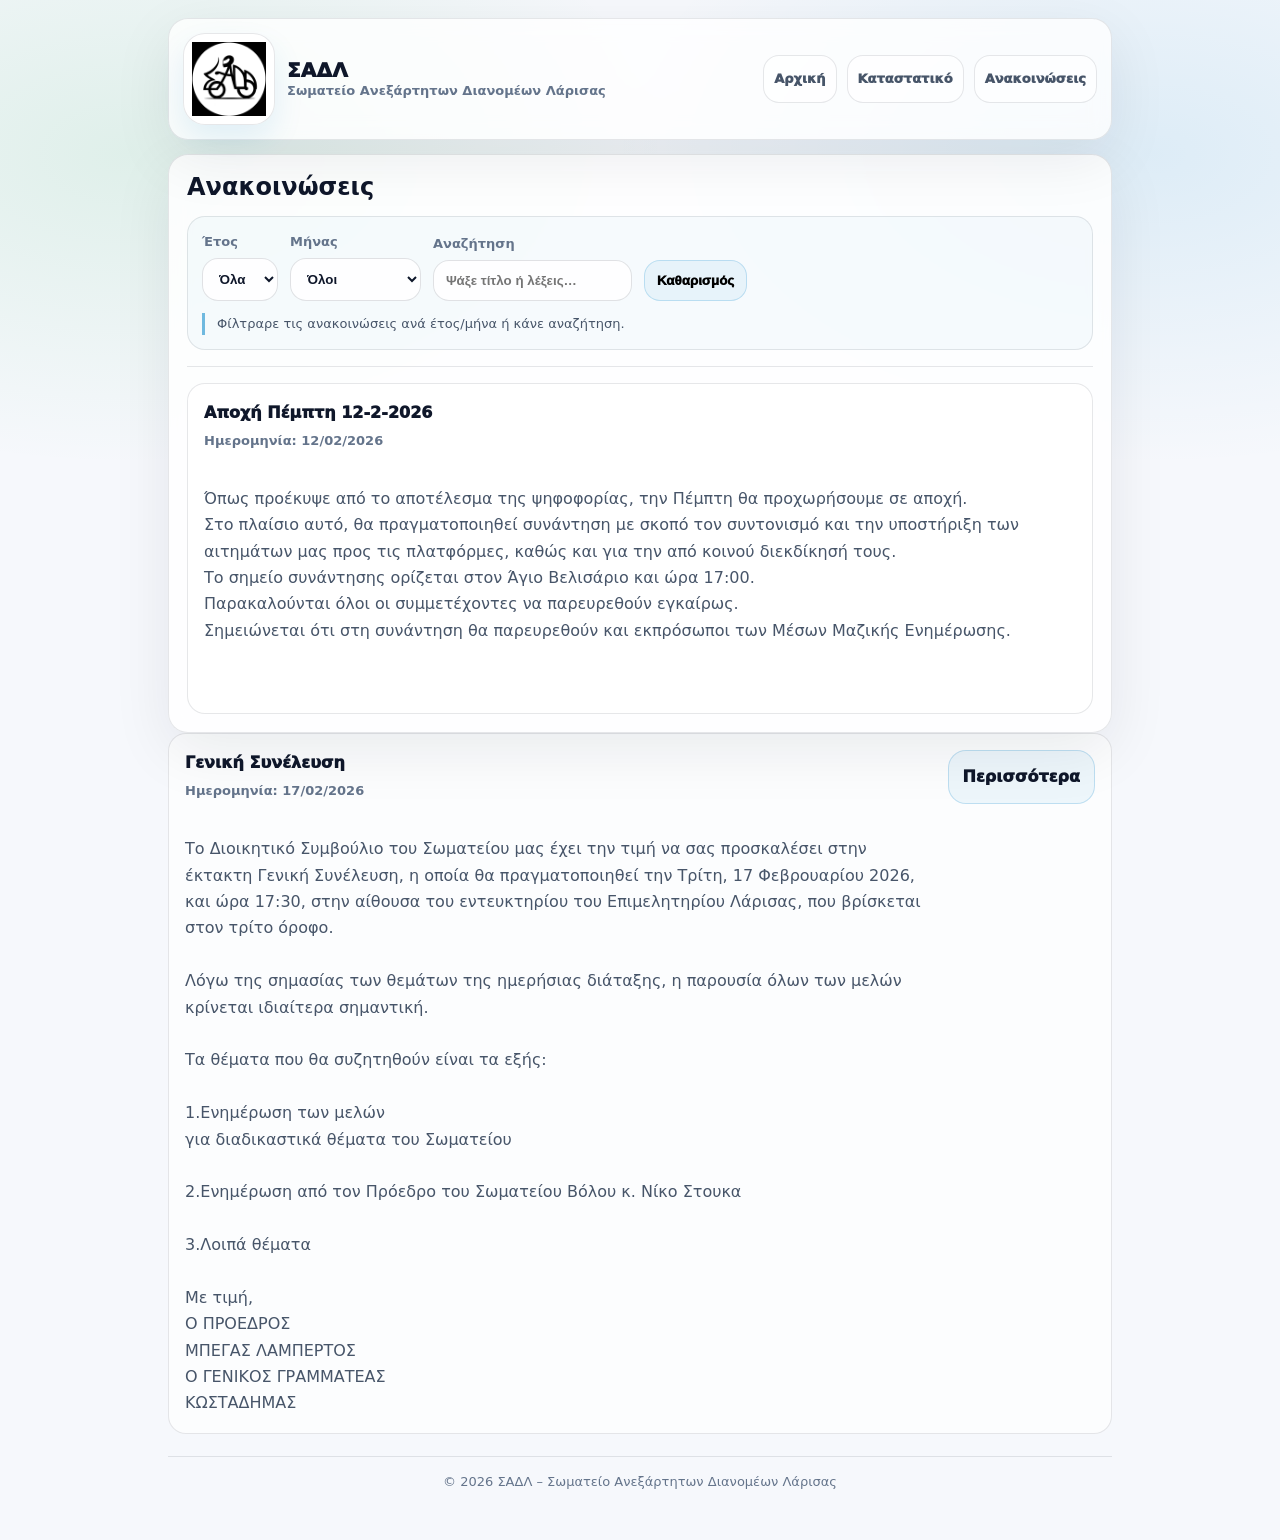
==== anakoinoseis.html @ e9602b3e "Update anakoinoseis.html" ====
<!-- anakoinoseis.html -->
<!DOCTYPE html>
<html lang="el">
<head>
  <meta charset="UTF-8" />
  <meta name="viewport" content="width=device-width, initial-scale=1.0" />
  <title>Ανακοινώσεις – ΣΑΔΛ</title>
  <meta name="description" content="Ανακοινώσεις του Σωματείου Ανεξάρτητων Διανομέων Λάρισας (ΣΑΔΛ)." />
  <style>
    :root{
      --bg:#f6f8fc;
      --card:#ffffff;
      --text:#0f172a;
      --muted:#475569;
      --muted2:#64748b;
      --border:rgba(15,23,42,.10);
      --shadow: 0 18px 60px rgba(15,23,42,.08);
      --radius:20px;
      --max: 980px;
      --accent:#16a34a;
      --accent2:#0284c7;
      --accentSoft: rgba(2,132,199,.10);
      --accentSoft2: rgba(22,163,74,.10);
    }

    *{box-sizing:border-box}
    html{scroll-behavior:smooth}

    body{
      margin:0;
      font-family: system-ui, -apple-system, Segoe UI, Roboto, Arial, sans-serif;
      background:
        radial-gradient(900px 520px at 10% 10%, var(--accentSoft2), transparent 60%),
        radial-gradient(900px 520px at 90% 10%, var(--accentSoft), transparent 60%),
        var(--bg);
      color: var(--text);
      line-height: 1.65;
    }

    a{color:inherit; text-decoration:none}
    .wrap{max-width:var(--max); margin:0 auto; padding: 14px}

    .nav{
      display:flex;
      flex-direction: column;
      gap: 12px;
      padding: 14px;
      border:1px solid var(--border);
      background: rgba(255,255,255,.78);
      backdrop-filter: blur(10px);
      border-radius: var(--radius);
      box-shadow: var(--shadow);
      position: sticky;
      top: 10px;
      z-index: 10;
    }

    .brand{
      display:flex;
      gap: 12px;
      align-items:center;
      font-weight: 950;
    }

    .logo{
      width: 92px;
      height: 92px;
      border-radius: 22px;
      overflow: hidden;
      background: rgba(255,255,255,.92);
      border: 1px solid rgba(15,23,42,.10);
      display:grid;
      place-items:center;
      box-shadow: 0 14px 30px rgba(2,132,199,.10);
      flex: 0 0 auto;
    }

    .logo img{
      width: 100%;
      height: 100%;
      object-fit: contain;
      padding: 8px;
      display:block;
    }

    .brandTitle{line-height: 1.1}
    .brandTitle .name{font-size: 20px; letter-spacing: .2px}
    .brandTitle .sub{display:block; margin-top: 3px; font-weight: 800; color: var(--muted2); font-size: 13px}

    .navlinks{
      display:grid;
      grid-template-columns: 1fr 1fr 1fr;
      gap: 10px;
      font-weight: 950;
      color: var(--muted);
    }

    .navlinks a{
      padding: 12px 10px;
      border-radius: 16px;
      border: 1px solid rgba(15,23,42,.10);
      background: rgba(255,255,255,.6);
      transition: .18s ease;
      text-align:center;
      font-size: 13px;
      white-space: nowrap;
    }

    .navlinks a:active{transform: scale(.98)}

    .card{
      border: 1px solid var(--border);
      background: rgba(255,255,255,.86);
      backdrop-filter: blur(10px);
      border-radius: var(--radius);
      box-shadow: var(--shadow);
      padding: 18px;
      margin-top: 14px;
    }

    h1{margin:0 0 8px; font-size: 24px; line-height: 1.2}
    p{margin:0; color: var(--muted)}

    .hr{height:1px; background: rgba(15,23,42,.10); margin: 16px 0}

    .notice{
      font-size: 13px;
      color: var(--muted);
      margin-top: 12px;
      border-left: 3px solid rgba(2,132,199,.55);
      padding-left: 12px;
    }

    .filters{
      border: 1px solid rgba(15,23,42,.10);
      border-radius: 18px;
      padding: 14px;
      background: rgba(2,132,199,.03);
      margin-top: 14px;
    }

    .filterRow{
      display:flex;
      flex-direction: column;
      gap: 12px;
    }

    label{
      display:flex;
      flex-direction:column;
      gap:6px;
      font-weight:900;
      color: var(--muted2);
      font-size: 13px
    }

    select, input{
      padding: 12px 12px;
      border-radius: 16px;
      border: 1px solid rgba(15,23,42,.12);
      background: rgba(255,255,255,.85);
      outline: none;
      font-weight: 900;
      color: var(--text);
      width: 100%;
    }

    .btnSmall{
      padding: 12px 12px;
      border-radius: 16px;
      border: 1px solid rgba(2,132,199,.20);
      background: rgba(2,132,199,.06);
      font-weight: 1000;
      cursor:pointer;
      width: 100%;
    }

    .btnSmall:active{transform: scale(.99)}

    .annGrid{
      display:grid;
      grid-template-columns: 1fr;
      gap: 12px;
      margin-top: 14px;
    }

    .ann{
      border: 1px solid var(--border);
      border-radius: 18px;
      padding: 16px;
      background: rgba(255,255,255,.7);
      display:flex;
      flex-direction: column;
      gap: 12px;
    }

    .ann .title{font-weight: 1000; margin-bottom: 4px}
    .ann .meta{color: var(--muted2); font-weight: 850; font-size: 13px}
    .ann .desc{
  color: var(--muted);
  margin-top: 8px;
  white-space: pre-line;
}
    .btn{
      display:inline-flex;
      align-items:center;
      justify-content:center;
      gap:10px;
      padding: 13px 14px;
      border-radius: 18px;
      font-weight: 1000;
      border: 1px solid rgba(2,132,199,.20);
      transition: .18s ease;
      cursor: pointer;
      user-select:none;
      background: rgba(2,132,199,.06);
      white-space: nowrap;
      width: 100%;
    }

    .btn:active{transform: scale(.99)}

    .footer{
      margin: 22px 0 16px;
      padding: 14px;
      text-align:center;
      color: var(--muted2);
      border-top: 1px solid rgba(15,23,42,.10);
      font-size: 13px;
    }

    @media (min-width: 900px){
      .nav{flex-direction: row; align-items:center; justify-content:space-between}
      .navlinks{grid-template-columns: auto auto auto}
      .wrap{padding: 18px}
      .filterRow{flex-direction: row; align-items:flex-end; flex-wrap:wrap}
      .btnSmall{width:auto}
      .ann{flex-direction: row; justify-content:space-between; align-items:flex-start}
      .btn{width:auto}
    }
  </style>
</head>

<body>
  <div class="wrap">

    <header class="nav">
      <div class="brand">
        <div class="logo"><img src="photo.jpg" alt="Λογότυπο ΣΑΔΛ" /></div>
        <div class="brandTitle">
          <div class="name">ΣΑΔΛ</div>
          <span class="sub">Σωματείο Ανεξάρτητων Διανομέων Λάρισας</span>
        </div>
      </div>

      <nav class="navlinks">
        <a href="index.html">Αρχική</a>
        <a href="katastatiko.html">Καταστατικό</a>
        <a href="anakoinoseis.html">Ανακοινώσεις</a>
      </nav>
    </header>

    <main>
      <section class="card">
        <h1>Ανακοινώσεις</h1>

        <div class="filters">
          <div class="filterRow">
            <label>
              Έτος
              <select id="year">
                <option value="all">Όλα</option>
                <option value="2026">2026</option>
                <option value="2025">2025</option>
              </select>
            </label>

            <label>
              Μήνας
              <select id="month">
                <option value="all">Όλοι</option>
                <option value="01">Ιανουάριος</option>
                <option value="02">Φεβρουάριος</option>
                <option value="03">Μάρτιος</option>
                <option value="04">Απρίλιος</option>
                <option value="05">Μάιος</option>
                <option value="06">Ιούνιος</option>
                <option value="07">Ιούλιος</option>
                <option value="08">Αύγουστος</option>
                <option value="09">Σεπτέμβριος</option>
                <option value="10">Οκτώβριος</option>
                <option value="11">Νοέμβριος</option>
                <option value="12">Δεκέμβριος</option>
              </select>
            </label>

            <label>
              Αναζήτηση
              <input id="q" type="search" placeholder="Ψάξε τίτλο ή λέξεις…" />
            </label>

            <button class="btnSmall" id="clearBtn" type="button">Καθαρισμός</button>
          </div>

          <div class="notice" style="margin-top:12px;">
            Φίλτραρε τις ανακοινώσεις ανά έτος/μήνα ή κάνε αναζήτηση.
          </div>
        </div>

        <div class="hr"></div>

        <div class="annGrid" id="annGrid">

          <div class="ann" data-year="2026" data-month="02">
            <div>
              <div class="title">Aποχή Πέμπτη 12-2-2026</div>
              <div class="meta">Ημερομηνία: 12/02/2026</div>
              <div class="desc">
             Όπως προέκυψε από το αποτέλεσμα της ψηφοφορίας, την Πέμπτη θα προχωρήσουμε σε αποχή.
Στο πλαίσιο αυτό, θα πραγματοποιηθεί συνάντηση με σκοπό τον συντονισμό και την υποστήριξη των αιτημάτων μας προς τις πλατφόρμες, καθώς και για την από κοινού διεκδίκησή τους.
Το σημείο συνάντησης ορίζεται στον Άγιο Βελισάριο και ώρα 17:00.
Παρακαλούνται όλοι οι συμμετέχοντες να παρευρεθούν εγκαίρως.
Σημειώνεται ότι στη συνάντηση θα παρευρεθούν και εκπρόσωποι των Μέσων Μαζικής Ενημέρωσης.
                
             
        </div>

      </section>

              <div class="ann" data-year="2026" data-month="02">
  <div>
    <div class="title">Γενική Συνέλευση</div>
    <div class="meta">Ημερομηνία: 17/02/2026</div>

    <div class="desc">
Το Διοικητικό Συμβούλιο του Σωματείου μας έχει την τιμή να σας προσκαλέσει στην έκτακτη Γενική Συνέλευση, η οποία θα πραγματοποιηθεί την Τρίτη, 17 Φεβρουαρίου 2026, και ώρα 17:30, στην αίθουσα του εντευκτηρίου του Επιμελητηρίου Λάρισας, που βρίσκεται στον τρίτο όροφο.

Λόγω της σημασίας των θεμάτων της ημερήσιας διάταξης, η παρουσία όλων των μελών κρίνεται ιδιαίτερα σημαντική.

Τα θέματα που θα συζητηθούν είναι τα εξής:

1.Ενημέρωση των μελών
για διαδικαστικά θέματα του Σωματείου

2.Ενημέρωση από τον Πρόεδρο του Σωματείου Βόλου κ. Νίκο Στουκα

3.Λοιπά θέματα

Με τιμή,
Ο ΠΡΟΕΔΡΟΣ
ΜΠΕΓΑΣ ΛΑΜΠΕΡΤΟΣ
Ο ΓΕΝΙΚΟΣ ΓΡΑΜΜΑΤΕΑΣ
ΚΩΣΤΑΔΗΜΑΣ
    </div>
  </div>

  <a class="btn" href="#" onclick="return false;">Περισσότερα</a>
</div>
      <footer class="footer">
        © <span id="year3"></span> ΣΑΔΛ – Σωματείο Ανεξάρτητων Διανομέων Λάρισας
      </footer>
    </main>

  </div>

  <script>
    document.getElementById("year3").textContent = new Date().getFullYear();

    const yearEl = document.getElementById("year");
    const monthEl = document.getElementById("month");
    const qEl = document.getElementById("q");
    const clearBtn = document.getElementById("clearBtn");
    const grid = document.getElementById("annGrid");

    function norm(s){
      return String(s || "")
        .toLowerCase()
        .normalize("NFD")
        .replace(/\p{Diacritic}/gu, "");
    }

    function applyFilters(){
      const y = yearEl ? yearEl.value : "all";
      const m = monthEl ? monthEl.value : "all";
      const q = norm(qEl ? qEl.value : "");

      const items = grid ? grid.querySelectorAll(".ann") : [];

      items.forEach(el => {
        const ey = el.getAttribute("data-year") || "";
        const em = el.getAttribute("data-month") || "";
        const text = norm(el.innerText);

        const okYear = (y === "all") || (ey === y);
        const okMonth = (m === "all") || (em === m);
        const okQ = (!q) || text.includes(q);

        el.style.display = (okYear && okMonth && okQ) ? "flex" : "none";
      });
    }

    if(yearEl) yearEl.addEventListener("change", applyFilters);
    if(monthEl) monthEl.addEventListener("change", applyFilters);
    if(qEl) qEl.addEventListener("input", applyFilters);

    if(clearBtn) clearBtn.addEventListener("click", () => {
      if(yearEl) yearEl.value = "all";
      if(monthEl) monthEl.value = "all";
      if(qEl) qEl.value = "";
      applyFilters();
    });

    applyFilters();
  </script>
</body>
</html>
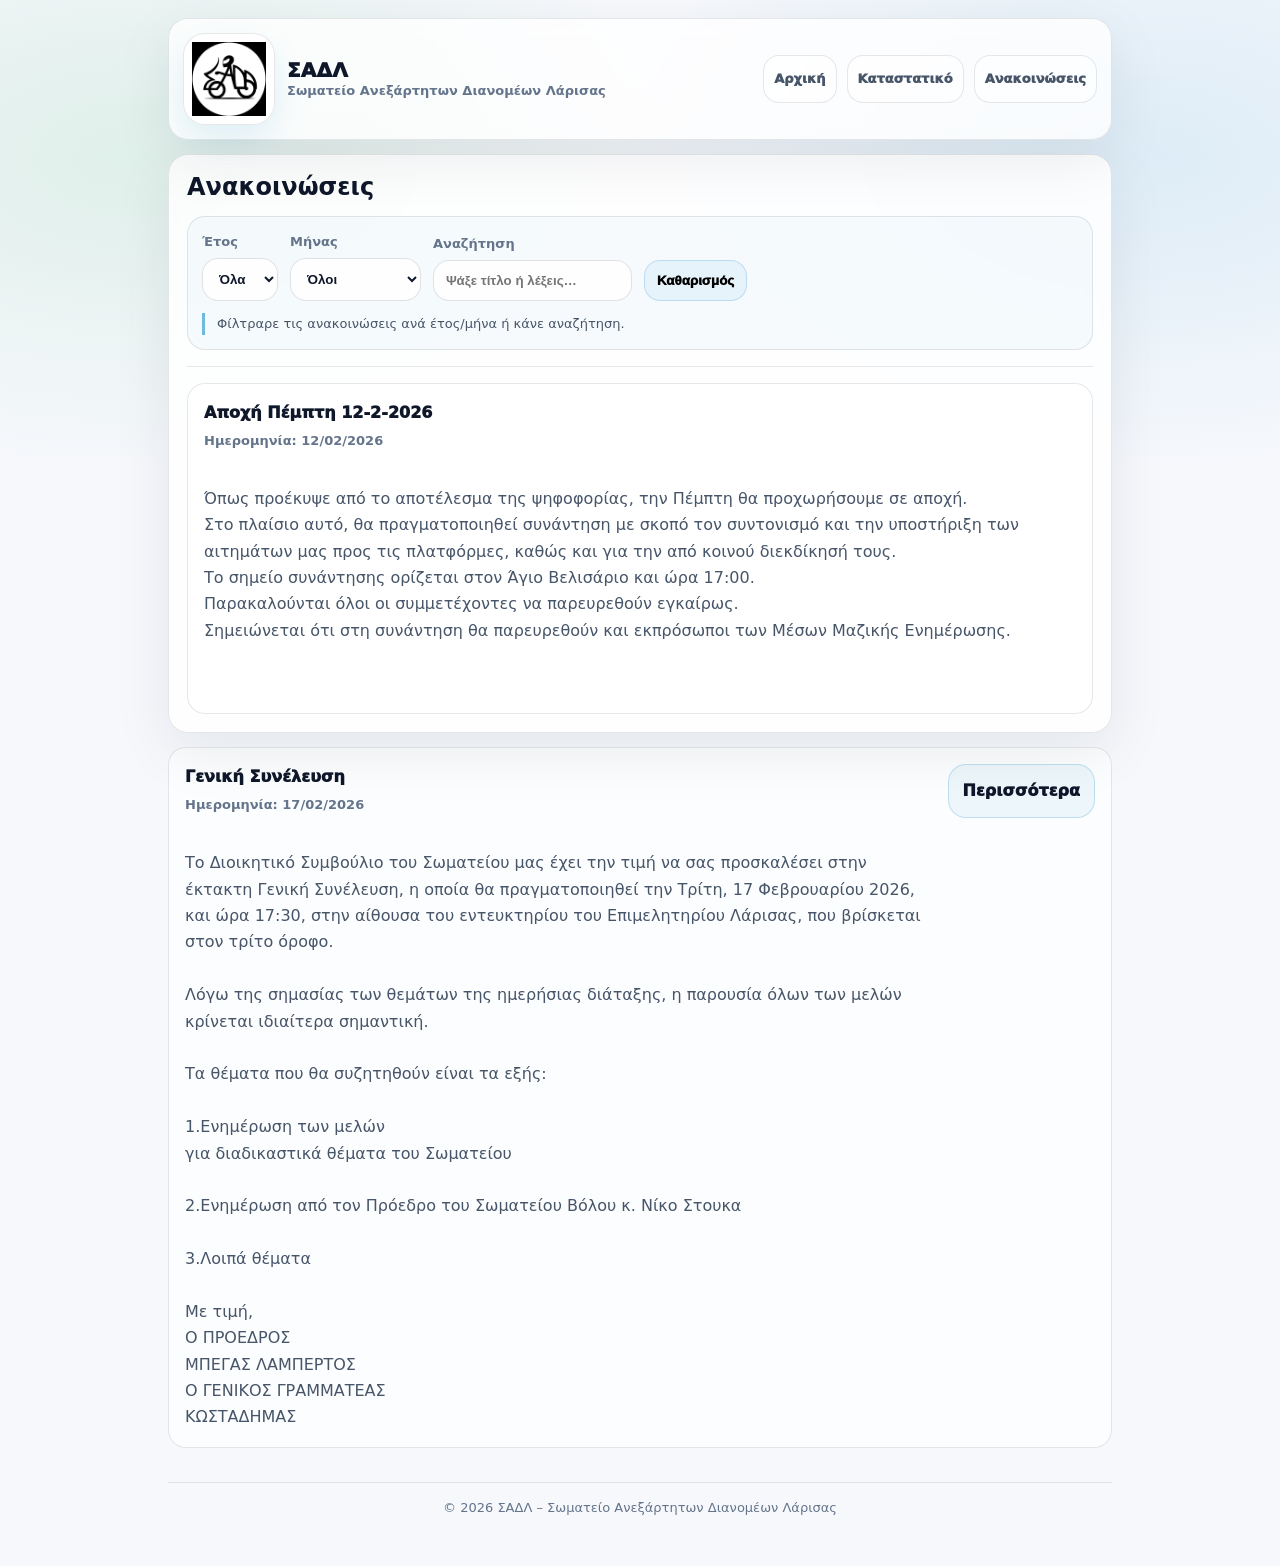
==== commit 6a0985cc: "Update anakoinoseis.html" ====
--- a/anakoinoseis.html
+++ b/anakoinoseis.html
@@ -327,6 +327,8 @@
 
       </section>
 
+              <div class="annGrid" id="annGrid">
+
               <div class="ann" data-year="2026" data-month="02">
   <div>
     <div class="title">Γενική Συνέλευση</div>
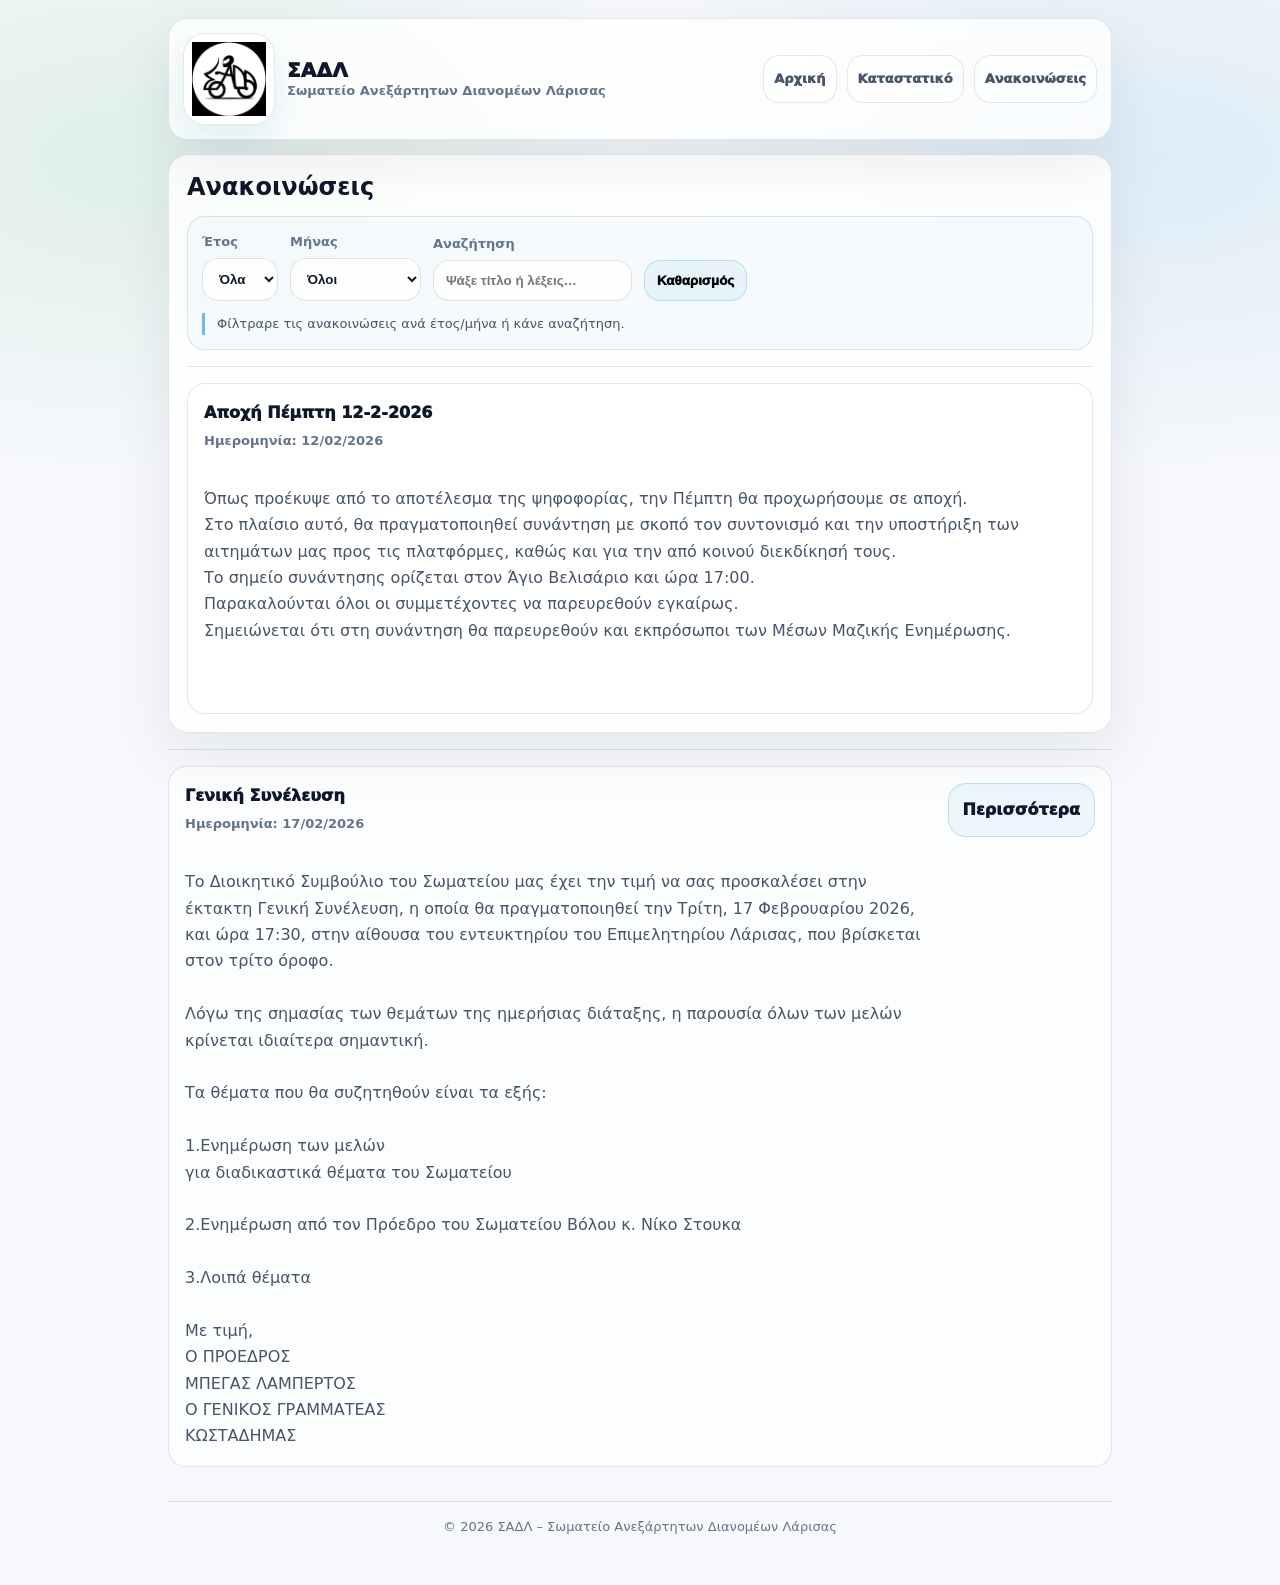
==== commit daf970a8: "Update anakoinoseis.html" ====
--- a/anakoinoseis.html
+++ b/anakoinoseis.html
@@ -326,7 +326,8 @@
         </div>
 
       </section>
-
+              <div class="hr"></div>
+              
               <div class="annGrid" id="annGrid">
 
               <div class="ann" data-year="2026" data-month="02">
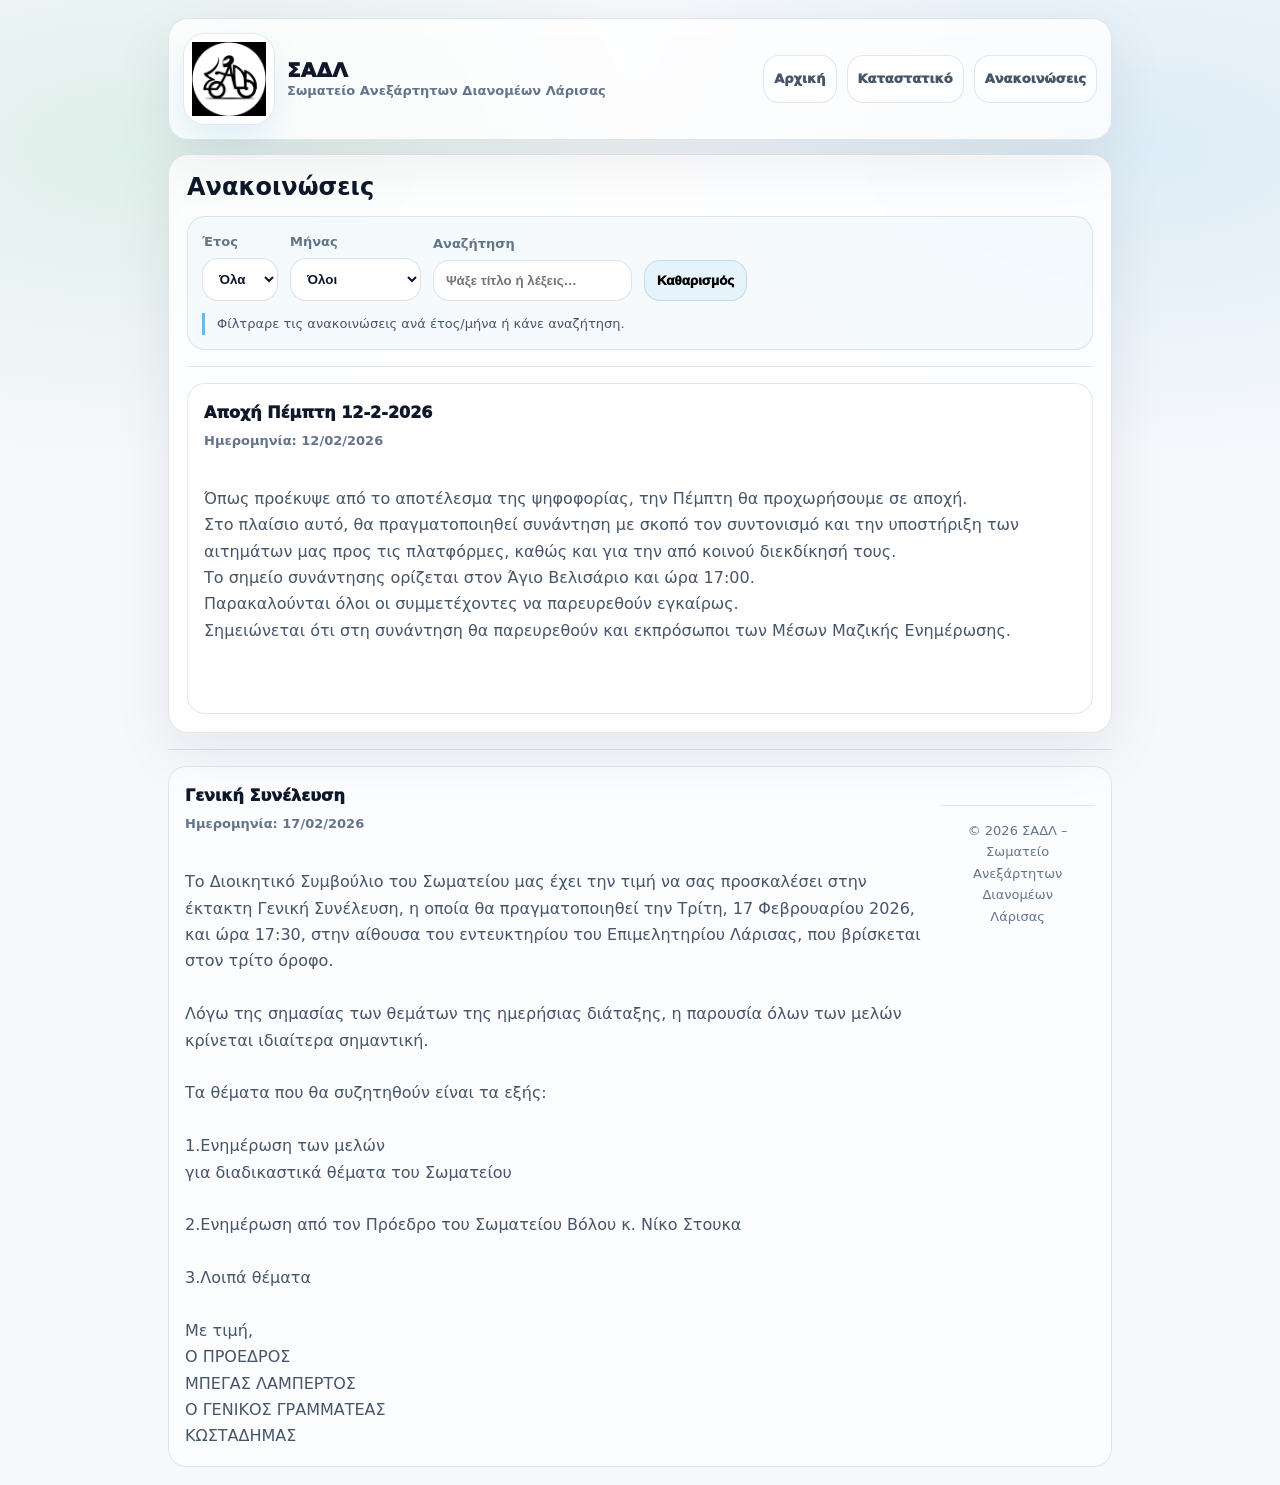
==== commit da1e4686: "Update anakoinoseis.html" ====
--- a/anakoinoseis.html
+++ b/anakoinoseis.html
@@ -357,8 +357,7 @@
     </div>
   </div>
 
-  <a class="btn" href="#" onclick="return false;">Περισσότερα</a>
-</div>
+ 
       <footer class="footer">
         © <span id="year3"></span> ΣΑΔΛ – Σωματείο Ανεξάρτητων Διανομέων Λάρισας
       </footer>
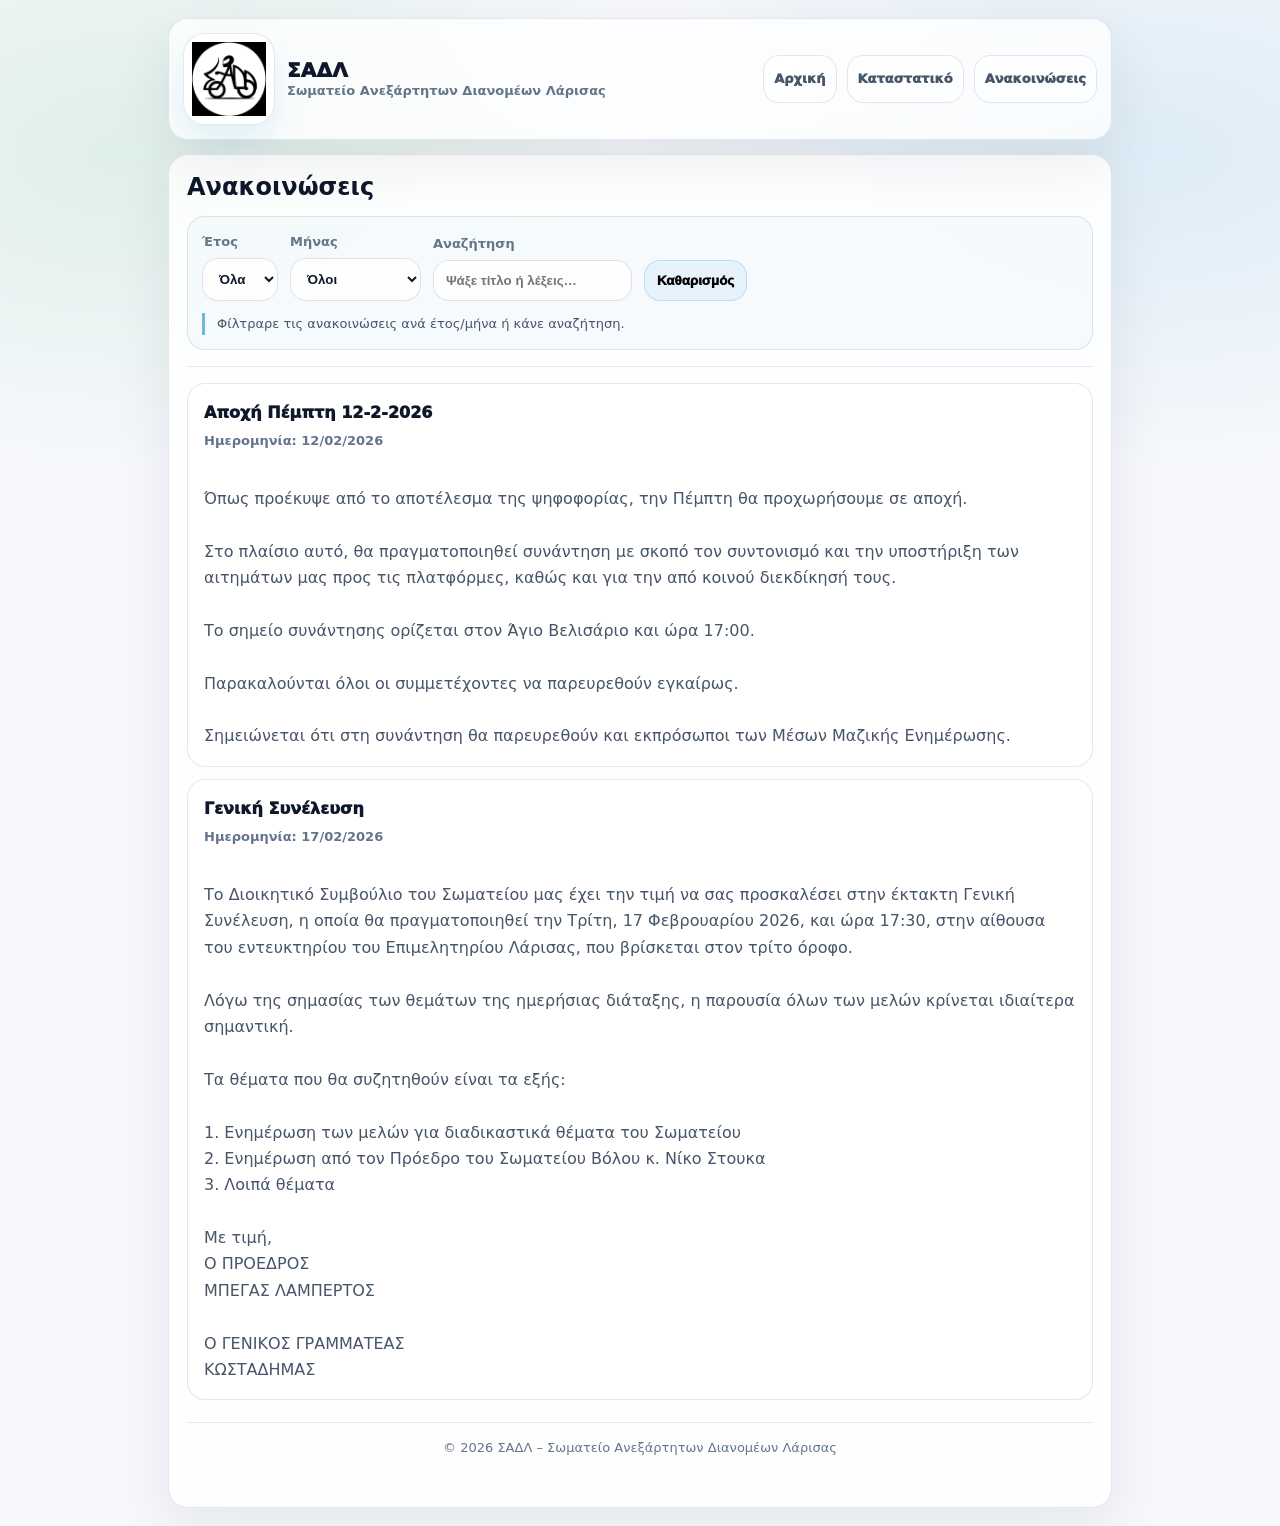
==== commit cb85e85e: "Update anakoinoseis.html" ====
--- a/anakoinoseis.html
+++ b/anakoinoseis.html
@@ -311,51 +311,52 @@
 
         <div class="annGrid" id="annGrid">
 
-          <div class="ann" data-year="2026" data-month="02">
-            <div>
-              <div class="title">Aποχή Πέμπτη 12-2-2026</div>
-              <div class="meta">Ημερομηνία: 12/02/2026</div>
-              <div class="desc">
-             Όπως προέκυψε από το αποτέλεσμα της ψηφοφορίας, την Πέμπτη θα προχωρήσουμε σε αποχή.
+  <!-- Ανακοίνωση 1 -->
+  <div class="ann" data-year="2026" data-month="02">
+    <div>
+      <div class="title">Aποχή Πέμπτη 12-2-2026</div>
+      <div class="meta">Ημερομηνία: 12/02/2026</div>
+      <div class="desc">
+Όπως προέκυψε από το αποτέλεσμα της ψηφοφορίας, την Πέμπτη θα προχωρήσουμε σε αποχή.
+
 Στο πλαίσιο αυτό, θα πραγματοποιηθεί συνάντηση με σκοπό τον συντονισμό και την υποστήριξη των αιτημάτων μας προς τις πλατφόρμες, καθώς και για την από κοινού διεκδίκησή τους.
+
 Το σημείο συνάντησης ορίζεται στον Άγιο Βελισάριο και ώρα 17:00.
+
 Παρακαλούνται όλοι οι συμμετέχοντες να παρευρεθούν εγκαίρως.
+
 Σημειώνεται ότι στη συνάντηση θα παρευρεθούν και εκπρόσωποι των Μέσων Μαζικής Ενημέρωσης.
-                
-             
-        </div>
-
-      </section>
-              <div class="hr"></div>
-              
-              <div class="annGrid" id="annGrid">
-
-              <div class="ann" data-year="2026" data-month="02">
-  <div>
-    <div class="title">Γενική Συνέλευση</div>
-    <div class="meta">Ημερομηνία: 17/02/2026</div>
-
-    <div class="desc">
+      </div>
+    </div>
+  </div>
+
+  <!-- Ανακοίνωση 2 -->
+  <div class="ann" data-year="2026" data-month="02">
+    <div>
+      <div class="title">Γενική Συνέλευση</div>
+      <div class="meta">Ημερομηνία: 17/02/2026</div>
+      <div class="desc">
 Το Διοικητικό Συμβούλιο του Σωματείου μας έχει την τιμή να σας προσκαλέσει στην έκτακτη Γενική Συνέλευση, η οποία θα πραγματοποιηθεί την Τρίτη, 17 Φεβρουαρίου 2026, και ώρα 17:30, στην αίθουσα του εντευκτηρίου του Επιμελητηρίου Λάρισας, που βρίσκεται στον τρίτο όροφο.
 
 Λόγω της σημασίας των θεμάτων της ημερήσιας διάταξης, η παρουσία όλων των μελών κρίνεται ιδιαίτερα σημαντική.
 
 Τα θέματα που θα συζητηθούν είναι τα εξής:
 
-1.Ενημέρωση των μελών
-για διαδικαστικά θέματα του Σωματείου
-
-2.Ενημέρωση από τον Πρόεδρο του Σωματείου Βόλου κ. Νίκο Στουκα
-
-3.Λοιπά θέματα
+1. Ενημέρωση των μελών για διαδικαστικά θέματα του Σωματείου
+2. Ενημέρωση από τον Πρόεδρο του Σωματείου Βόλου κ. Νίκο Στουκα
+3. Λοιπά θέματα
 
 Με τιμή,
 Ο ΠΡΟΕΔΡΟΣ
 ΜΠΕΓΑΣ ΛΑΜΠΕΡΤΟΣ
+
 Ο ΓΕΝΙΚΟΣ ΓΡΑΜΜΑΤΕΑΣ
 ΚΩΣΤΑΔΗΜΑΣ
+      </div>
     </div>
   </div>
+
+</div>
 
  
       <footer class="footer">
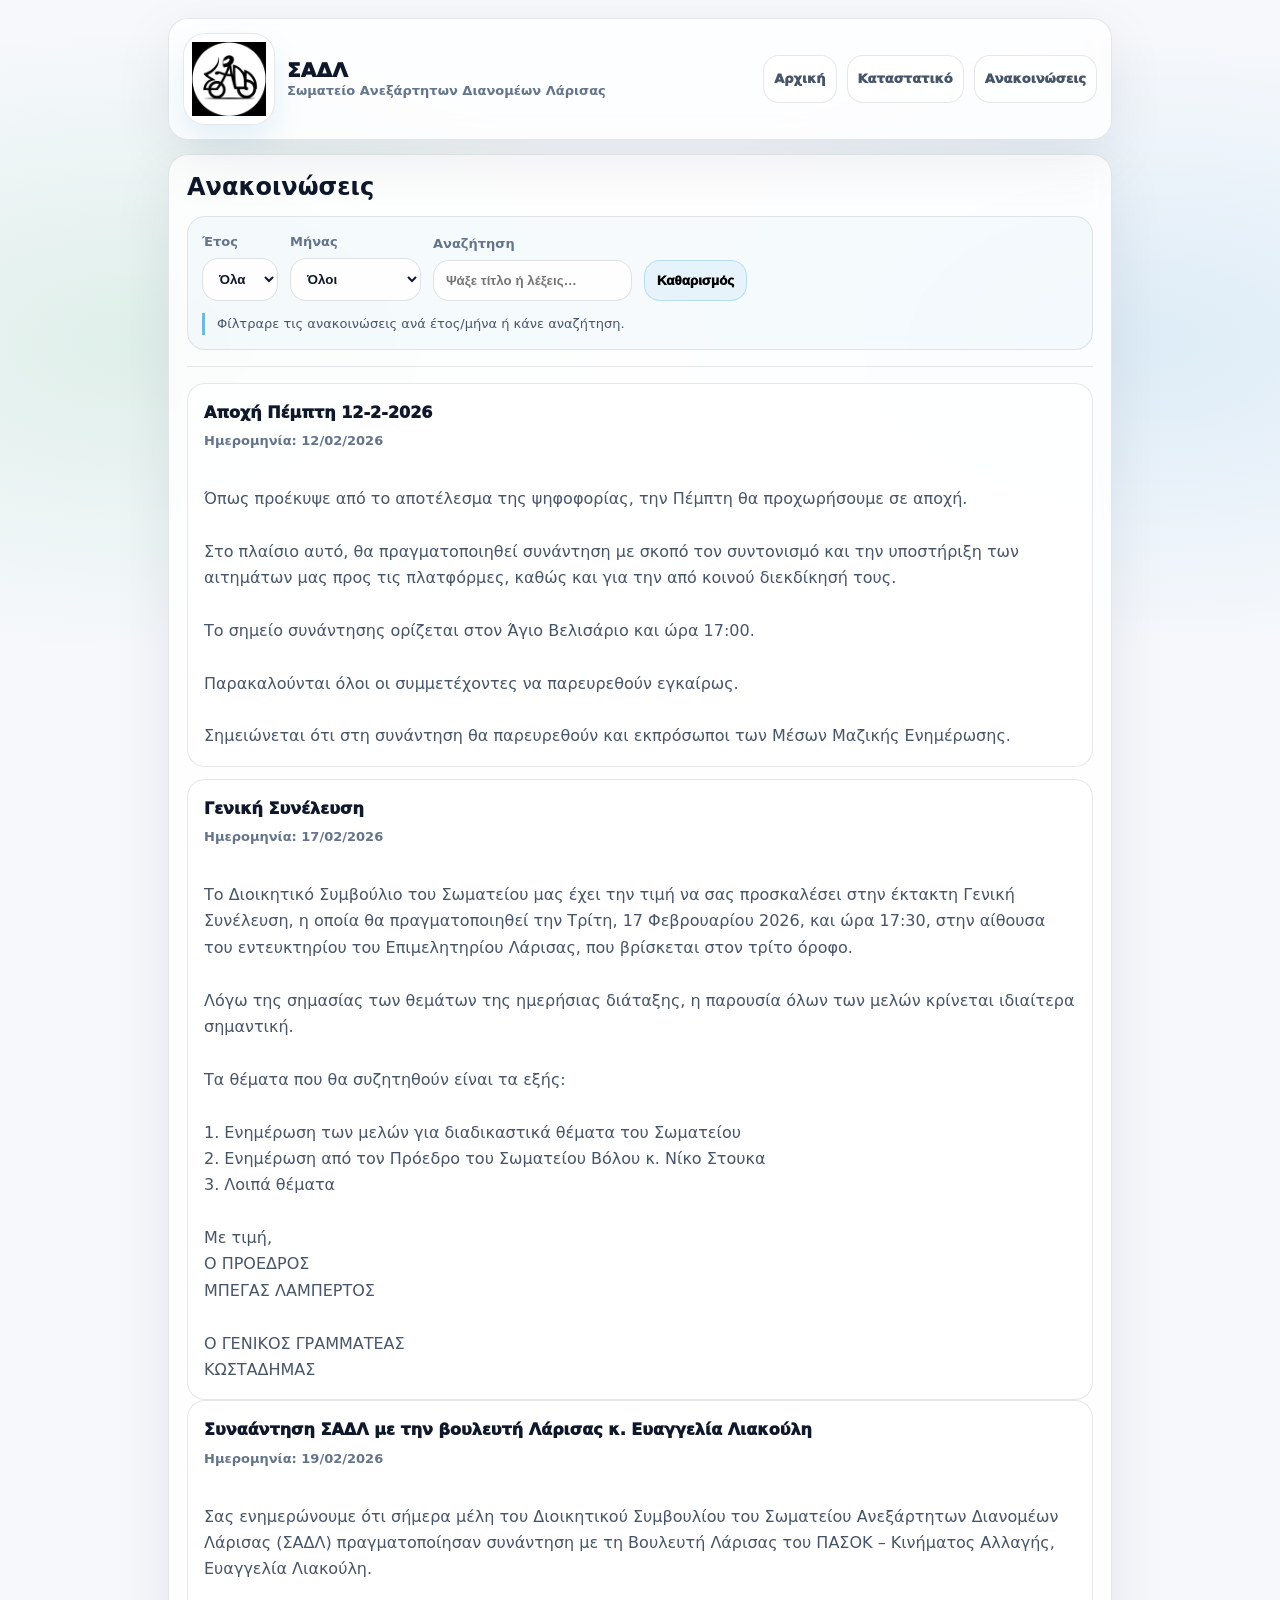
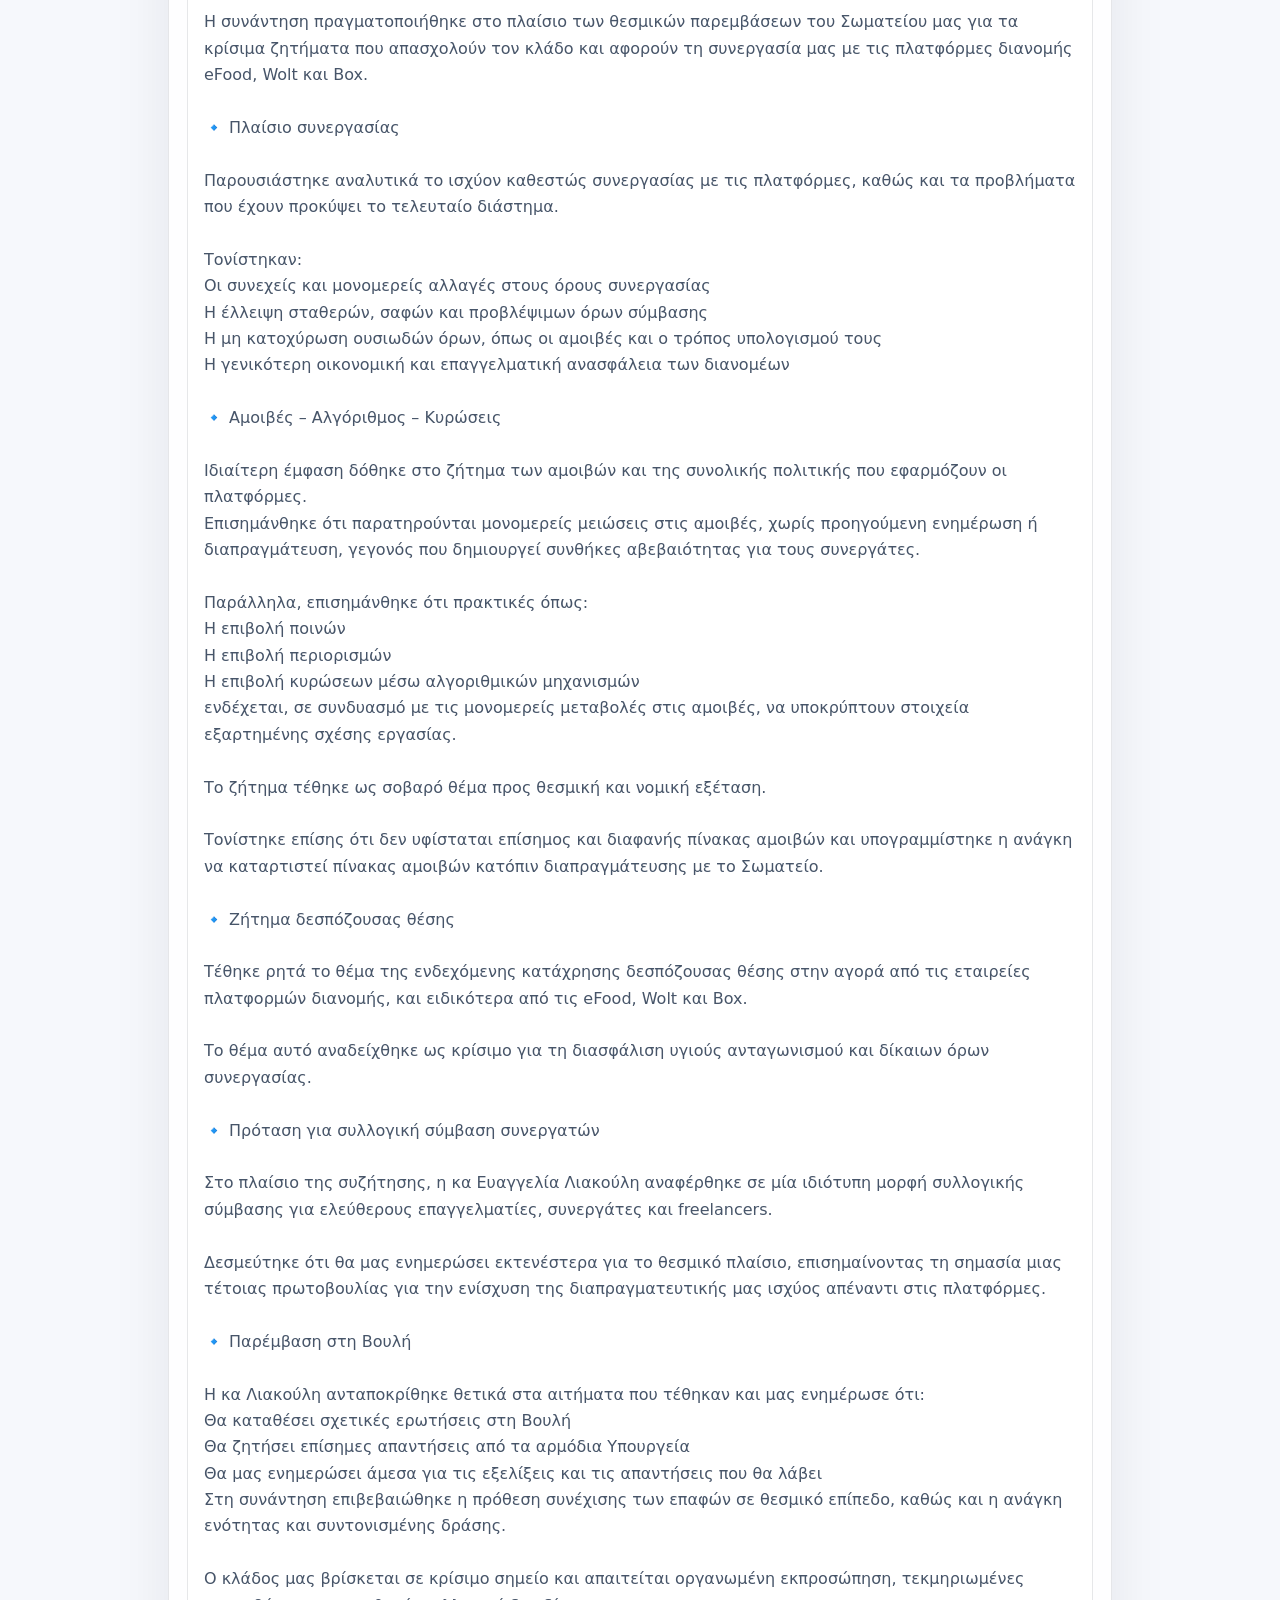
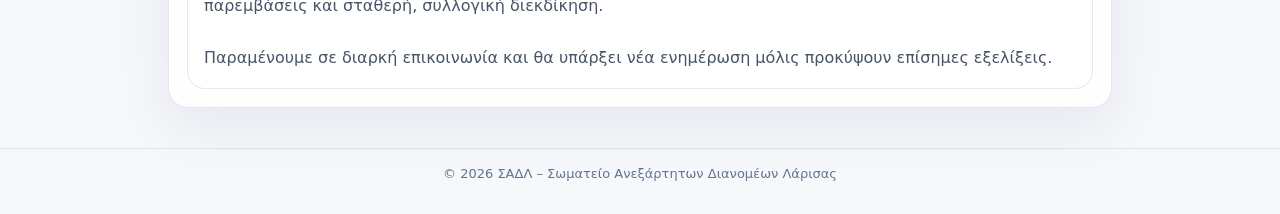
==== commit 4394399a: "Update anakoinoseis.html" ====
--- a/anakoinoseis.html
+++ b/anakoinoseis.html
@@ -358,6 +358,71 @@
 
 </div>
 
+        <!-- Ανακοίνωση 2 -->
+  <div class="ann" data-year="2026" data-month="02">
+    <div>
+      <div class="title">Συναάντηση ΣΑΔΛ με την βουλευτή Λάρισας κ. Ευαγγελία Λιακούλη</div>
+      <div class="meta">Ημερομηνία: 19/02/2026</div>
+      <div class="desc">
+Σας ενημερώνουμε ότι σήμερα μέλη του Διοικητικού Συμβουλίου του Σωματείου Ανεξάρτητων Διανομέων Λάρισας (ΣΑΔΛ) πραγματοποίησαν συνάντηση με τη Βουλευτή Λάρισας του ΠΑΣΟΚ – Κινήματος Αλλαγής, Ευαγγελία Λιακούλη.
+
+Η συνάντηση πραγματοποιήθηκε στο πλαίσιο των θεσμικών παρεμβάσεων του Σωματείου μας για τα κρίσιμα ζητήματα που απασχολούν τον κλάδο και αφορούν τη συνεργασία μας με τις πλατφόρμες διανομής eFood, Wolt και Box.
+
+🔹 Πλαίσιο συνεργασίας
+
+Παρουσιάστηκε αναλυτικά το ισχύον καθεστώς συνεργασίας με τις πλατφόρμες, καθώς και τα προβλήματα που έχουν προκύψει το τελευταίο διάστημα.
+
+Τονίστηκαν:
+Οι συνεχείς και μονομερείς αλλαγές στους όρους συνεργασίας
+Η έλλειψη σταθερών, σαφών και προβλέψιμων όρων σύμβασης
+Η μη κατοχύρωση ουσιωδών όρων, όπως οι αμοιβές και ο τρόπος υπολογισμού τους
+Η γενικότερη οικονομική και επαγγελματική ανασφάλεια των διανομέων
+
+🔹 Αμοιβές – Αλγόριθμος – Κυρώσεις
+
+Ιδιαίτερη έμφαση δόθηκε στο ζήτημα των αμοιβών και της συνολικής πολιτικής που εφαρμόζουν οι πλατφόρμες.
+Επισημάνθηκε ότι παρατηρούνται μονομερείς μειώσεις στις αμοιβές, χωρίς προηγούμενη ενημέρωση ή διαπραγμάτευση, γεγονός που δημιουργεί συνθήκες αβεβαιότητας για τους συνεργάτες.
+
+Παράλληλα, επισημάνθηκε ότι πρακτικές όπως:
+Η επιβολή ποινών
+Η επιβολή περιορισμών
+Η επιβολή κυρώσεων μέσω αλγοριθμικών μηχανισμών
+ενδέχεται, σε συνδυασμό με τις μονομερείς μεταβολές στις αμοιβές, να υποκρύπτουν στοιχεία εξαρτημένης σχέσης εργασίας.
+
+ Το ζήτημα τέθηκε ως σοβαρό θέμα προς θεσμική και νομική εξέταση.
+
+Τονίστηκε επίσης ότι δεν υφίσταται επίσημος και διαφανής πίνακας αμοιβών και υπογραμμίστηκε η ανάγκη να καταρτιστεί πίνακας αμοιβών κατόπιν διαπραγμάτευσης με το Σωματείο.
+
+🔹 Ζήτημα δεσπόζουσας θέσης
+
+Τέθηκε ρητά το θέμα της ενδεχόμενης κατάχρησης δεσπόζουσας θέσης στην αγορά από τις εταιρείες πλατφορμών διανομής, και ειδικότερα από τις eFood, Wolt και Box.
+
+Το θέμα αυτό αναδείχθηκε ως κρίσιμο για τη διασφάλιση υγιούς ανταγωνισμού και δίκαιων όρων συνεργασίας.
+
+🔹 Πρόταση για συλλογική σύμβαση συνεργατών
+
+Στο πλαίσιο της συζήτησης, η κα Ευαγγελία Λιακούλη αναφέρθηκε σε μία ιδιότυπη μορφή συλλογικής σύμβασης για ελεύθερους επαγγελματίες, συνεργάτες και freelancers.
+
+Δεσμεύτηκε ότι θα μας ενημερώσει εκτενέστερα για το θεσμικό πλαίσιο, επισημαίνοντας τη σημασία μιας τέτοιας πρωτοβουλίας για την ενίσχυση της διαπραγματευτικής μας ισχύος απέναντι στις πλατφόρμες.
+
+🔹 Παρέμβαση στη Βουλή
+
+Η κα Λιακούλη ανταποκρίθηκε θετικά στα αιτήματα που τέθηκαν και μας ενημέρωσε ότι:
+Θα καταθέσει σχετικές ερωτήσεις στη Βουλή
+Θα ζητήσει επίσημες απαντήσεις από τα αρμόδια Υπουργεία
+Θα μας ενημερώσει άμεσα για τις εξελίξεις και τις απαντήσεις που θα λάβει
+Στη συνάντηση επιβεβαιώθηκε η πρόθεση συνέχισης των επαφών σε θεσμικό επίπεδο, καθώς και η ανάγκη ενότητας και συντονισμένης δράσης.
+
+Ο κλάδος μας βρίσκεται σε κρίσιμο σημείο και απαιτείται οργανωμένη εκπροσώπηση, τεκμηριωμένες παρεμβάσεις και σταθερή, συλλογική διεκδίκηση.
+
+Παραμένουμε σε διαρκή επικοινωνία και θα υπάρξει νέα ενημέρωση μόλις προκύψουν επίσημες εξελίξεις.
+      </div>
+    </div>
+  </div>
+
+</div>
+
+
  
       <footer class="footer">
         © <span id="year3"></span> ΣΑΔΛ – Σωματείο Ανεξάρτητων Διανομέων Λάρισας
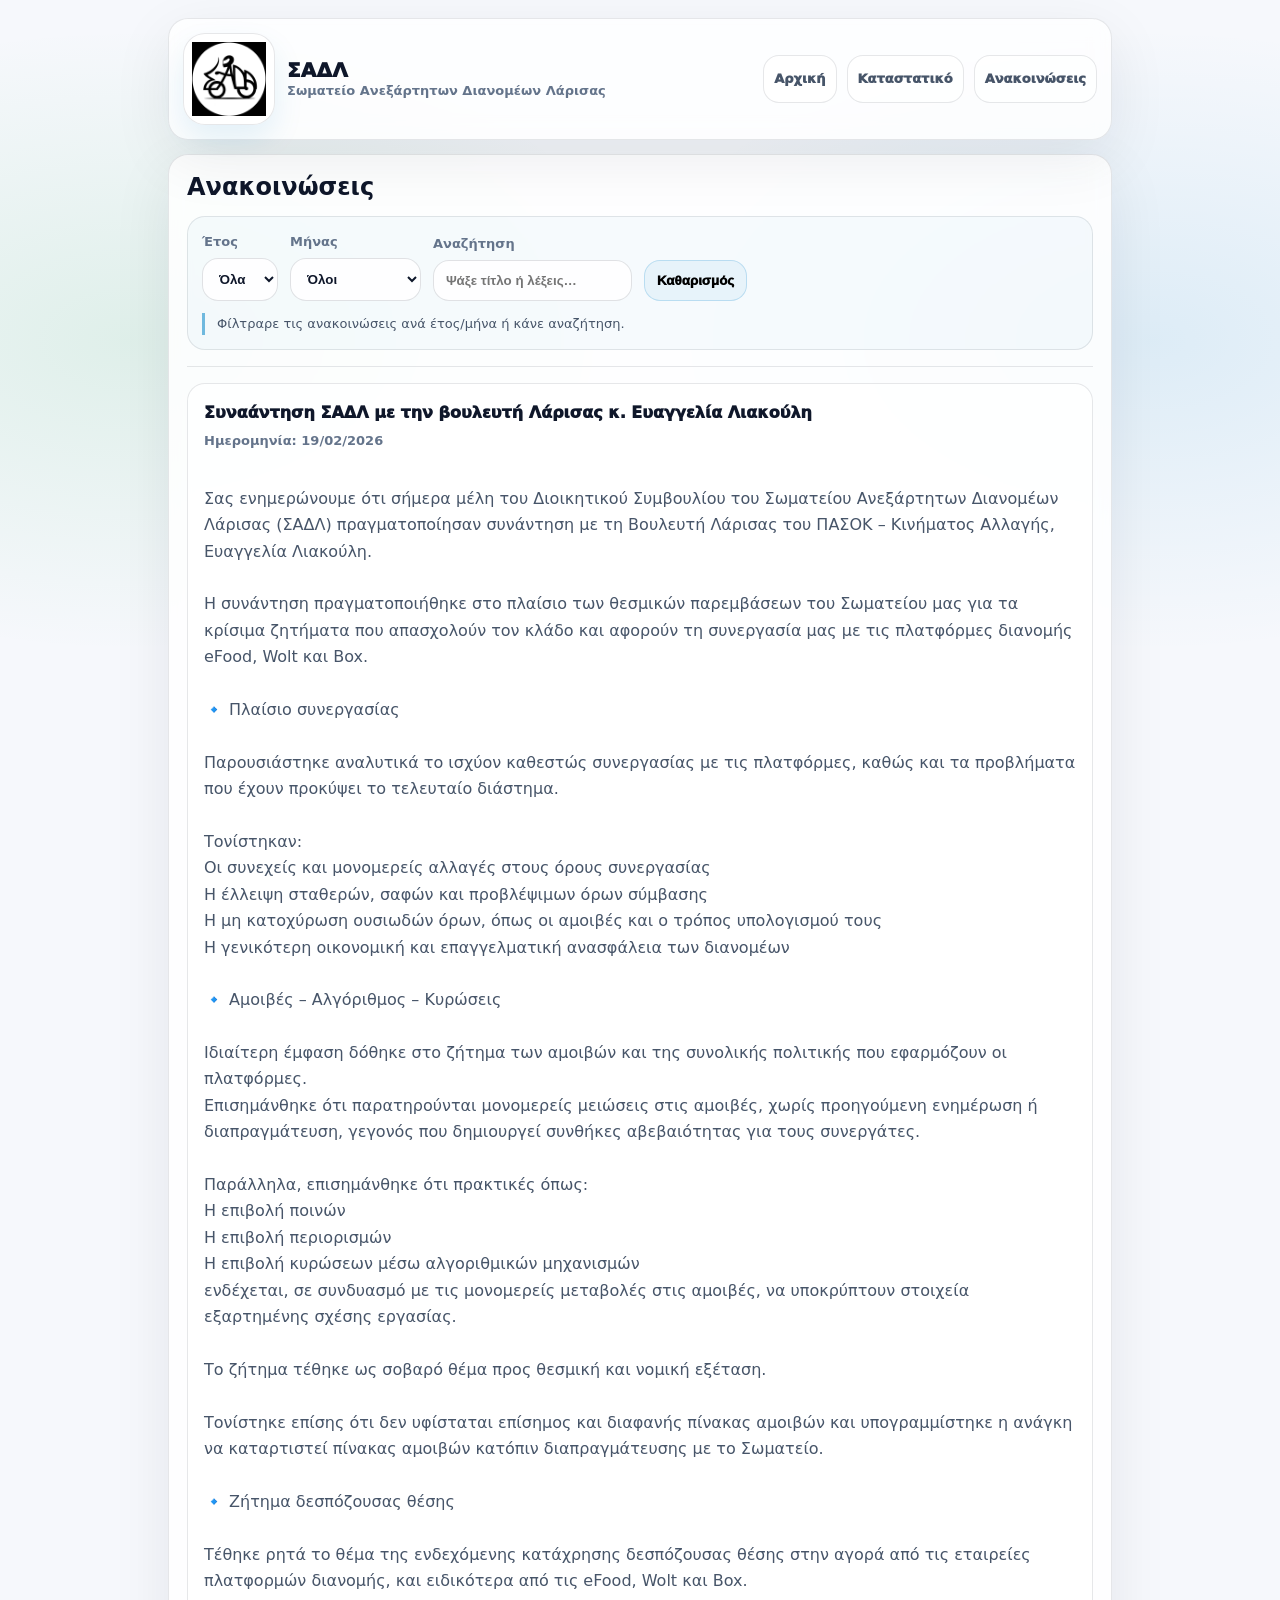
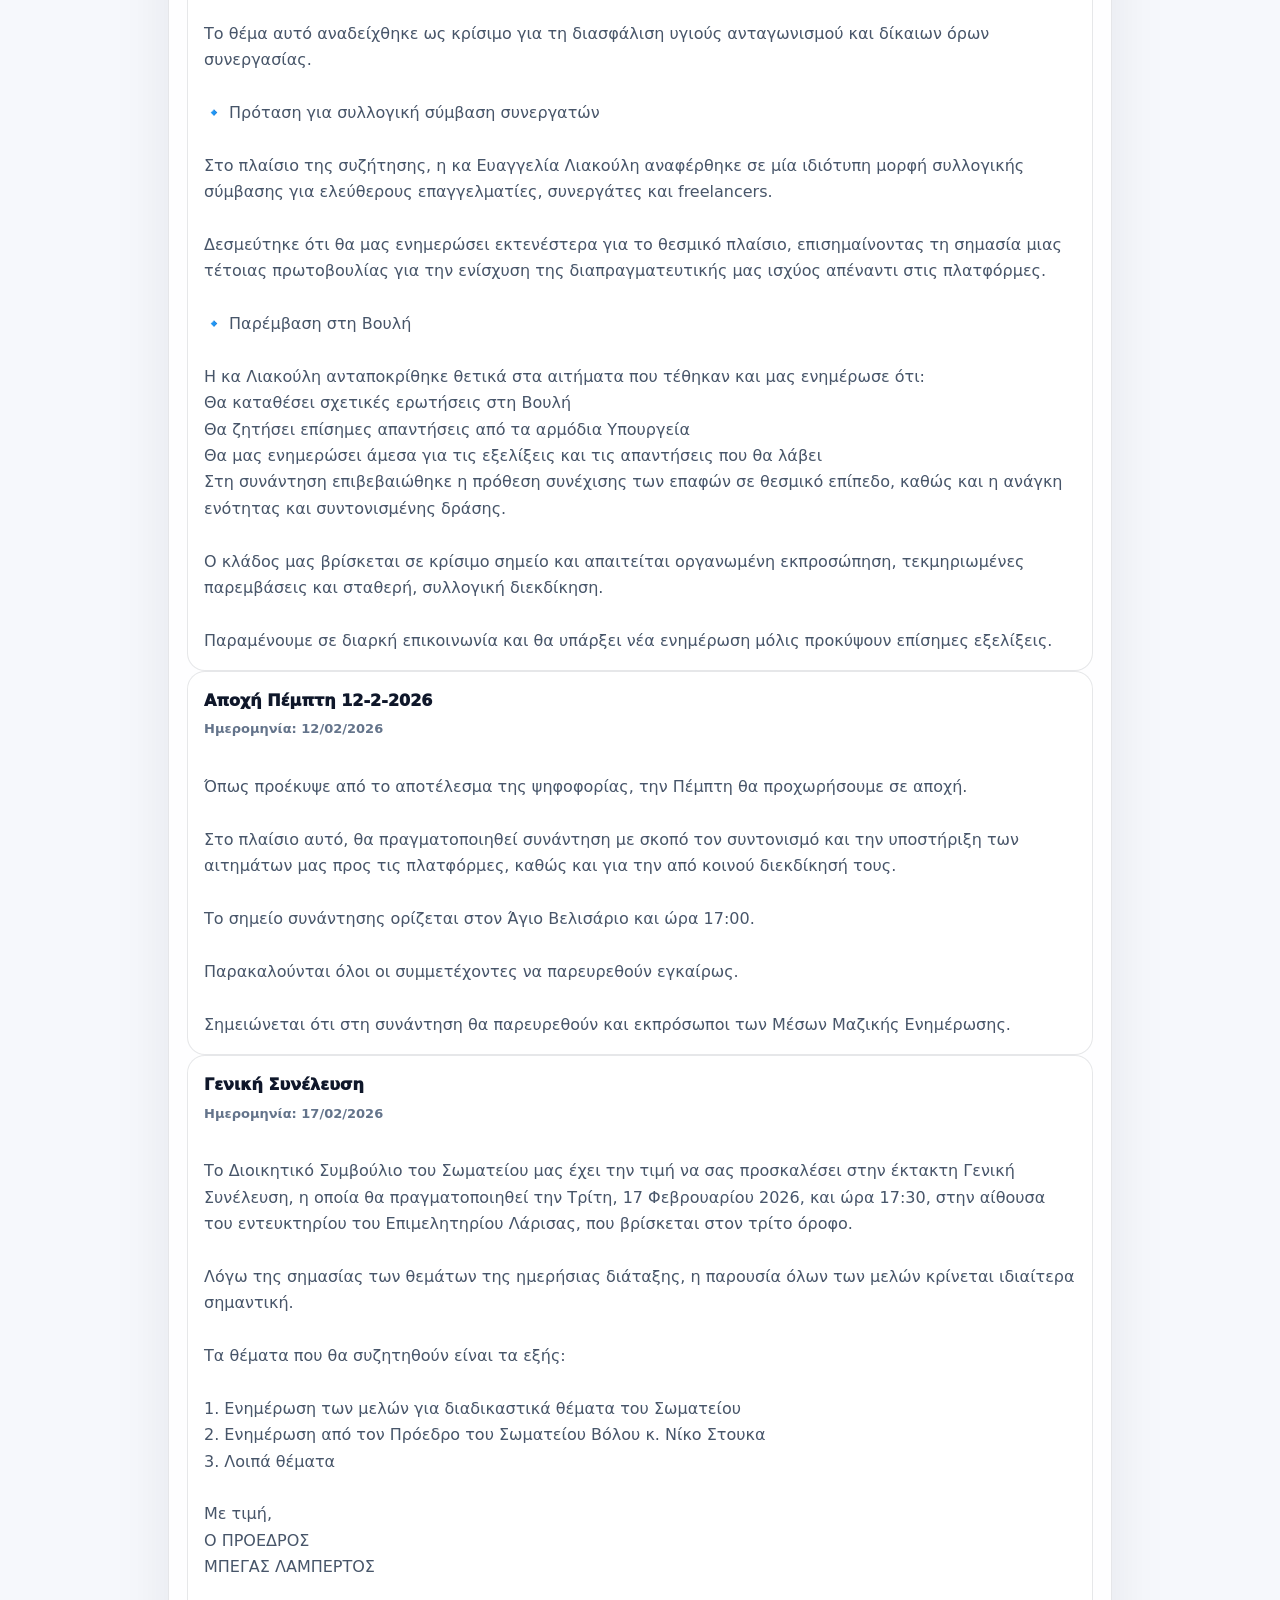
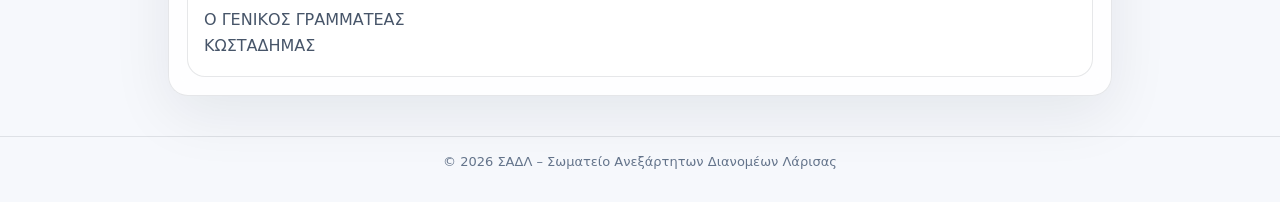
==== commit 6b4cd909: "Update anakoinoseis.html" ====
--- a/anakoinoseis.html
+++ b/anakoinoseis.html
@@ -311,6 +311,71 @@
 
         <div class="annGrid" id="annGrid">
 
+          <!-- Ανακοίνωση 2 -->
+  <div class="ann" data-year="2026" data-month="02">
+    <div>
+      <div class="title">Συναάντηση ΣΑΔΛ με την βουλευτή Λάρισας κ. Ευαγγελία Λιακούλη</div>
+      <div class="meta">Ημερομηνία: 19/02/2026</div>
+      <div class="desc">
+Σας ενημερώνουμε ότι σήμερα μέλη του Διοικητικού Συμβουλίου του Σωματείου Ανεξάρτητων Διανομέων Λάρισας (ΣΑΔΛ) πραγματοποίησαν συνάντηση με τη Βουλευτή Λάρισας του ΠΑΣΟΚ – Κινήματος Αλλαγής, Ευαγγελία Λιακούλη.
+
+Η συνάντηση πραγματοποιήθηκε στο πλαίσιο των θεσμικών παρεμβάσεων του Σωματείου μας για τα κρίσιμα ζητήματα που απασχολούν τον κλάδο και αφορούν τη συνεργασία μας με τις πλατφόρμες διανομής eFood, Wolt και Box.
+
+🔹 Πλαίσιο συνεργασίας
+
+Παρουσιάστηκε αναλυτικά το ισχύον καθεστώς συνεργασίας με τις πλατφόρμες, καθώς και τα προβλήματα που έχουν προκύψει το τελευταίο διάστημα.
+
+Τονίστηκαν:
+Οι συνεχείς και μονομερείς αλλαγές στους όρους συνεργασίας
+Η έλλειψη σταθερών, σαφών και προβλέψιμων όρων σύμβασης
+Η μη κατοχύρωση ουσιωδών όρων, όπως οι αμοιβές και ο τρόπος υπολογισμού τους
+Η γενικότερη οικονομική και επαγγελματική ανασφάλεια των διανομέων
+
+🔹 Αμοιβές – Αλγόριθμος – Κυρώσεις
+
+Ιδιαίτερη έμφαση δόθηκε στο ζήτημα των αμοιβών και της συνολικής πολιτικής που εφαρμόζουν οι πλατφόρμες.
+Επισημάνθηκε ότι παρατηρούνται μονομερείς μειώσεις στις αμοιβές, χωρίς προηγούμενη ενημέρωση ή διαπραγμάτευση, γεγονός που δημιουργεί συνθήκες αβεβαιότητας για τους συνεργάτες.
+
+Παράλληλα, επισημάνθηκε ότι πρακτικές όπως:
+Η επιβολή ποινών
+Η επιβολή περιορισμών
+Η επιβολή κυρώσεων μέσω αλγοριθμικών μηχανισμών
+ενδέχεται, σε συνδυασμό με τις μονομερείς μεταβολές στις αμοιβές, να υποκρύπτουν στοιχεία εξαρτημένης σχέσης εργασίας.
+
+ Το ζήτημα τέθηκε ως σοβαρό θέμα προς θεσμική και νομική εξέταση.
+
+Τονίστηκε επίσης ότι δεν υφίσταται επίσημος και διαφανής πίνακας αμοιβών και υπογραμμίστηκε η ανάγκη να καταρτιστεί πίνακας αμοιβών κατόπιν διαπραγμάτευσης με το Σωματείο.
+
+🔹 Ζήτημα δεσπόζουσας θέσης
+
+Τέθηκε ρητά το θέμα της ενδεχόμενης κατάχρησης δεσπόζουσας θέσης στην αγορά από τις εταιρείες πλατφορμών διανομής, και ειδικότερα από τις eFood, Wolt και Box.
+
+Το θέμα αυτό αναδείχθηκε ως κρίσιμο για τη διασφάλιση υγιούς ανταγωνισμού και δίκαιων όρων συνεργασίας.
+
+🔹 Πρόταση για συλλογική σύμβαση συνεργατών
+
+Στο πλαίσιο της συζήτησης, η κα Ευαγγελία Λιακούλη αναφέρθηκε σε μία ιδιότυπη μορφή συλλογικής σύμβασης για ελεύθερους επαγγελματίες, συνεργάτες και freelancers.
+
+Δεσμεύτηκε ότι θα μας ενημερώσει εκτενέστερα για το θεσμικό πλαίσιο, επισημαίνοντας τη σημασία μιας τέτοιας πρωτοβουλίας για την ενίσχυση της διαπραγματευτικής μας ισχύος απέναντι στις πλατφόρμες.
+
+🔹 Παρέμβαση στη Βουλή
+
+Η κα Λιακούλη ανταποκρίθηκε θετικά στα αιτήματα που τέθηκαν και μας ενημέρωσε ότι:
+Θα καταθέσει σχετικές ερωτήσεις στη Βουλή
+Θα ζητήσει επίσημες απαντήσεις από τα αρμόδια Υπουργεία
+Θα μας ενημερώσει άμεσα για τις εξελίξεις και τις απαντήσεις που θα λάβει
+Στη συνάντηση επιβεβαιώθηκε η πρόθεση συνέχισης των επαφών σε θεσμικό επίπεδο, καθώς και η ανάγκη ενότητας και συντονισμένης δράσης.
+
+Ο κλάδος μας βρίσκεται σε κρίσιμο σημείο και απαιτείται οργανωμένη εκπροσώπηση, τεκμηριωμένες παρεμβάσεις και σταθερή, συλλογική διεκδίκηση.
+
+Παραμένουμε σε διαρκή επικοινωνία και θα υπάρξει νέα ενημέρωση μόλις προκύψουν επίσημες εξελίξεις.
+      </div>
+    </div>
+  </div>
+
+</div>
+
+
   <!-- Ανακοίνωση 1 -->
   <div class="ann" data-year="2026" data-month="02">
     <div>
@@ -358,70 +423,7 @@
 
 </div>
 
-        <!-- Ανακοίνωση 2 -->
-  <div class="ann" data-year="2026" data-month="02">
-    <div>
-      <div class="title">Συναάντηση ΣΑΔΛ με την βουλευτή Λάρισας κ. Ευαγγελία Λιακούλη</div>
-      <div class="meta">Ημερομηνία: 19/02/2026</div>
-      <div class="desc">
-Σας ενημερώνουμε ότι σήμερα μέλη του Διοικητικού Συμβουλίου του Σωματείου Ανεξάρτητων Διανομέων Λάρισας (ΣΑΔΛ) πραγματοποίησαν συνάντηση με τη Βουλευτή Λάρισας του ΠΑΣΟΚ – Κινήματος Αλλαγής, Ευαγγελία Λιακούλη.
-
-Η συνάντηση πραγματοποιήθηκε στο πλαίσιο των θεσμικών παρεμβάσεων του Σωματείου μας για τα κρίσιμα ζητήματα που απασχολούν τον κλάδο και αφορούν τη συνεργασία μας με τις πλατφόρμες διανομής eFood, Wolt και Box.
-
-🔹 Πλαίσιο συνεργασίας
-
-Παρουσιάστηκε αναλυτικά το ισχύον καθεστώς συνεργασίας με τις πλατφόρμες, καθώς και τα προβλήματα που έχουν προκύψει το τελευταίο διάστημα.
-
-Τονίστηκαν:
-Οι συνεχείς και μονομερείς αλλαγές στους όρους συνεργασίας
-Η έλλειψη σταθερών, σαφών και προβλέψιμων όρων σύμβασης
-Η μη κατοχύρωση ουσιωδών όρων, όπως οι αμοιβές και ο τρόπος υπολογισμού τους
-Η γενικότερη οικονομική και επαγγελματική ανασφάλεια των διανομέων
-
-🔹 Αμοιβές – Αλγόριθμος – Κυρώσεις
-
-Ιδιαίτερη έμφαση δόθηκε στο ζήτημα των αμοιβών και της συνολικής πολιτικής που εφαρμόζουν οι πλατφόρμες.
-Επισημάνθηκε ότι παρατηρούνται μονομερείς μειώσεις στις αμοιβές, χωρίς προηγούμενη ενημέρωση ή διαπραγμάτευση, γεγονός που δημιουργεί συνθήκες αβεβαιότητας για τους συνεργάτες.
-
-Παράλληλα, επισημάνθηκε ότι πρακτικές όπως:
-Η επιβολή ποινών
-Η επιβολή περιορισμών
-Η επιβολή κυρώσεων μέσω αλγοριθμικών μηχανισμών
-ενδέχεται, σε συνδυασμό με τις μονομερείς μεταβολές στις αμοιβές, να υποκρύπτουν στοιχεία εξαρτημένης σχέσης εργασίας.
-
- Το ζήτημα τέθηκε ως σοβαρό θέμα προς θεσμική και νομική εξέταση.
-
-Τονίστηκε επίσης ότι δεν υφίσταται επίσημος και διαφανής πίνακας αμοιβών και υπογραμμίστηκε η ανάγκη να καταρτιστεί πίνακας αμοιβών κατόπιν διαπραγμάτευσης με το Σωματείο.
-
-🔹 Ζήτημα δεσπόζουσας θέσης
-
-Τέθηκε ρητά το θέμα της ενδεχόμενης κατάχρησης δεσπόζουσας θέσης στην αγορά από τις εταιρείες πλατφορμών διανομής, και ειδικότερα από τις eFood, Wolt και Box.
-
-Το θέμα αυτό αναδείχθηκε ως κρίσιμο για τη διασφάλιση υγιούς ανταγωνισμού και δίκαιων όρων συνεργασίας.
-
-🔹 Πρόταση για συλλογική σύμβαση συνεργατών
-
-Στο πλαίσιο της συζήτησης, η κα Ευαγγελία Λιακούλη αναφέρθηκε σε μία ιδιότυπη μορφή συλλογικής σύμβασης για ελεύθερους επαγγελματίες, συνεργάτες και freelancers.
-
-Δεσμεύτηκε ότι θα μας ενημερώσει εκτενέστερα για το θεσμικό πλαίσιο, επισημαίνοντας τη σημασία μιας τέτοιας πρωτοβουλίας για την ενίσχυση της διαπραγματευτικής μας ισχύος απέναντι στις πλατφόρμες.
-
-🔹 Παρέμβαση στη Βουλή
-
-Η κα Λιακούλη ανταποκρίθηκε θετικά στα αιτήματα που τέθηκαν και μας ενημέρωσε ότι:
-Θα καταθέσει σχετικές ερωτήσεις στη Βουλή
-Θα ζητήσει επίσημες απαντήσεις από τα αρμόδια Υπουργεία
-Θα μας ενημερώσει άμεσα για τις εξελίξεις και τις απαντήσεις που θα λάβει
-Στη συνάντηση επιβεβαιώθηκε η πρόθεση συνέχισης των επαφών σε θεσμικό επίπεδο, καθώς και η ανάγκη ενότητας και συντονισμένης δράσης.
-
-Ο κλάδος μας βρίσκεται σε κρίσιμο σημείο και απαιτείται οργανωμένη εκπροσώπηση, τεκμηριωμένες παρεμβάσεις και σταθερή, συλλογική διεκδίκηση.
-
-Παραμένουμε σε διαρκή επικοινωνία και θα υπάρξει νέα ενημέρωση μόλις προκύψουν επίσημες εξελίξεις.
-      </div>
-    </div>
-  </div>
-
-</div>
-
+        
 
  
       <footer class="footer">
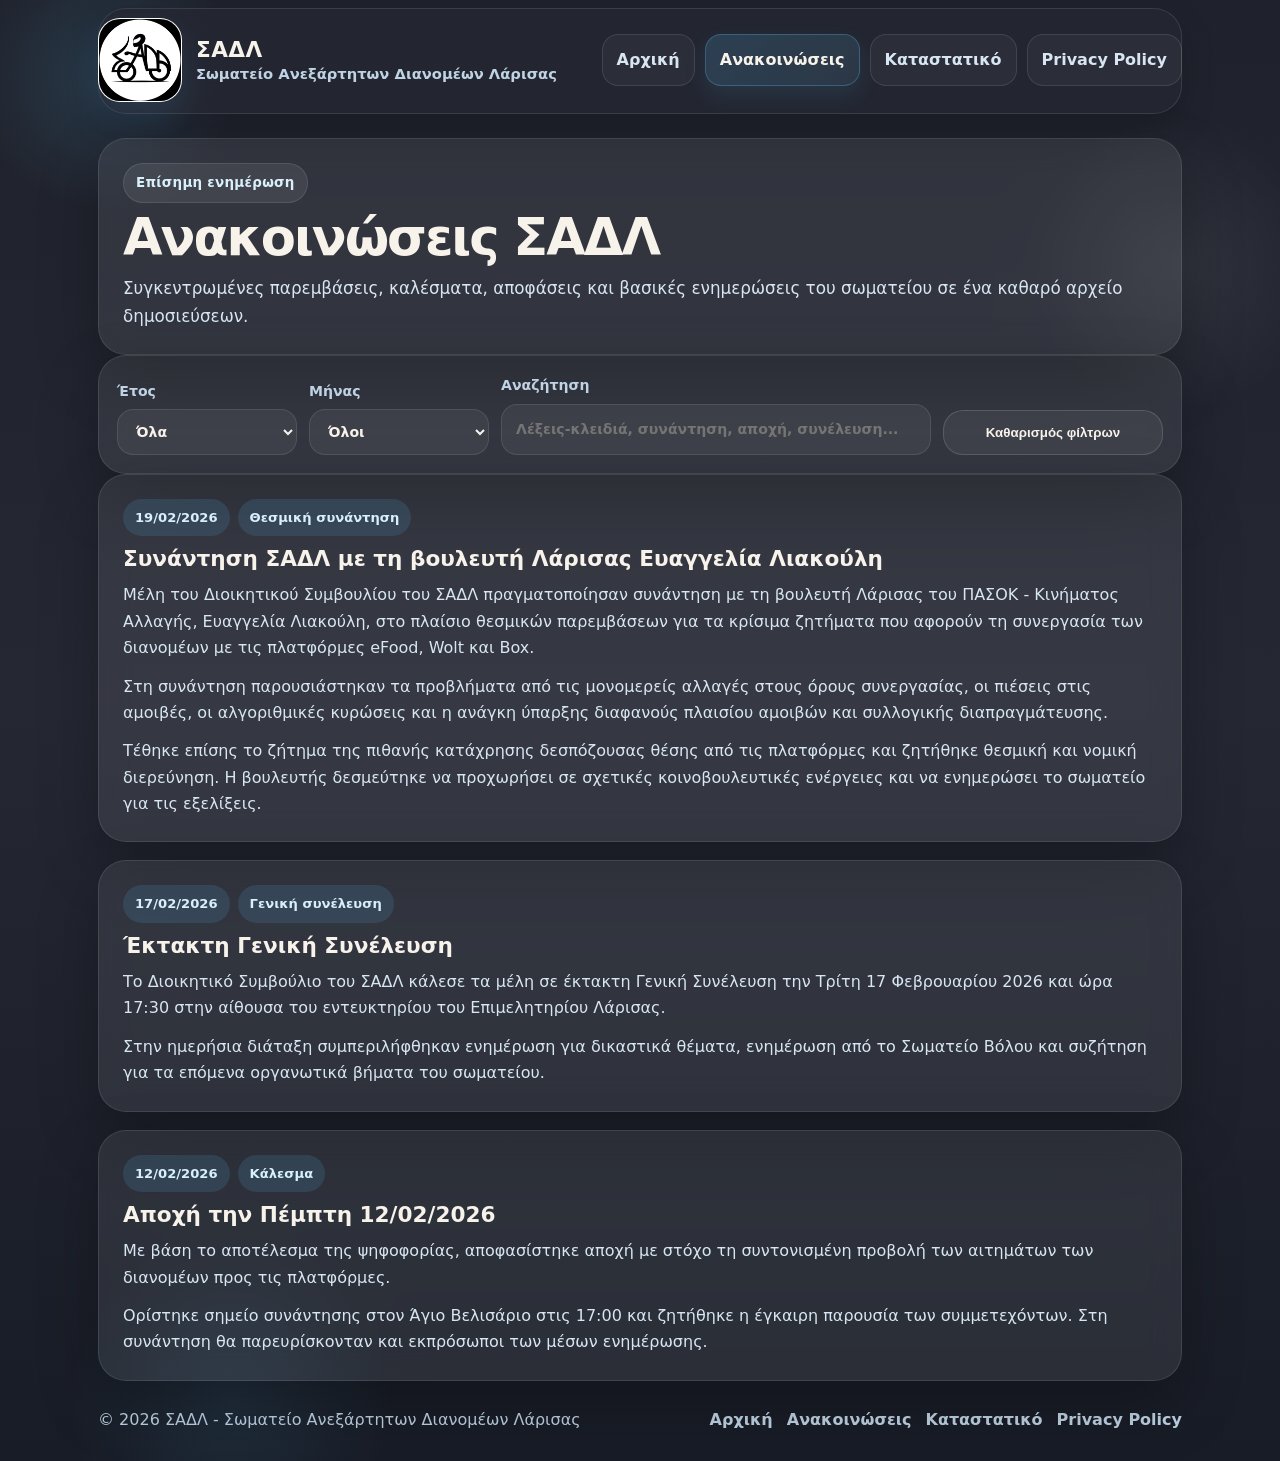
==== commit 2074b46f: "Refresh site with SADL app styling and privacy page" ====
--- a/anakoinoseis.html
+++ b/anakoinoseis.html
@@ -1,486 +1,90 @@
-<!-- anakoinoseis.html -->
-<!DOCTYPE html>
+﻿<!DOCTYPE html>
 <html lang="el">
 <head>
   <meta charset="UTF-8" />
   <meta name="viewport" content="width=device-width, initial-scale=1.0" />
-  <title>Ανακοινώσεις – ΣΑΔΛ</title>
-  <meta name="description" content="Ανακοινώσεις του Σωματείου Ανεξάρτητων Διανομέων Λάρισας (ΣΑΔΛ)." />
-  <style>
-    :root{
-      --bg:#f6f8fc;
-      --card:#ffffff;
-      --text:#0f172a;
-      --muted:#475569;
-      --muted2:#64748b;
-      --border:rgba(15,23,42,.10);
-      --shadow: 0 18px 60px rgba(15,23,42,.08);
-      --radius:20px;
-      --max: 980px;
-      --accent:#16a34a;
-      --accent2:#0284c7;
-      --accentSoft: rgba(2,132,199,.10);
-      --accentSoft2: rgba(22,163,74,.10);
-    }
-
-    *{box-sizing:border-box}
-    html{scroll-behavior:smooth}
-
-    body{
-      margin:0;
-      font-family: system-ui, -apple-system, Segoe UI, Roboto, Arial, sans-serif;
-      background:
-        radial-gradient(900px 520px at 10% 10%, var(--accentSoft2), transparent 60%),
-        radial-gradient(900px 520px at 90% 10%, var(--accentSoft), transparent 60%),
-        var(--bg);
-      color: var(--text);
-      line-height: 1.65;
-    }
-
-    a{color:inherit; text-decoration:none}
-    .wrap{max-width:var(--max); margin:0 auto; padding: 14px}
-
-    .nav{
-      display:flex;
-      flex-direction: column;
-      gap: 12px;
-      padding: 14px;
-      border:1px solid var(--border);
-      background: rgba(255,255,255,.78);
-      backdrop-filter: blur(10px);
-      border-radius: var(--radius);
-      box-shadow: var(--shadow);
-      position: sticky;
-      top: 10px;
-      z-index: 10;
-    }
-
-    .brand{
-      display:flex;
-      gap: 12px;
-      align-items:center;
-      font-weight: 950;
-    }
-
-    .logo{
-      width: 92px;
-      height: 92px;
-      border-radius: 22px;
-      overflow: hidden;
-      background: rgba(255,255,255,.92);
-      border: 1px solid rgba(15,23,42,.10);
-      display:grid;
-      place-items:center;
-      box-shadow: 0 14px 30px rgba(2,132,199,.10);
-      flex: 0 0 auto;
-    }
-
-    .logo img{
-      width: 100%;
-      height: 100%;
-      object-fit: contain;
-      padding: 8px;
-      display:block;
-    }
-
-    .brandTitle{line-height: 1.1}
-    .brandTitle .name{font-size: 20px; letter-spacing: .2px}
-    .brandTitle .sub{display:block; margin-top: 3px; font-weight: 800; color: var(--muted2); font-size: 13px}
-
-    .navlinks{
-      display:grid;
-      grid-template-columns: 1fr 1fr 1fr;
-      gap: 10px;
-      font-weight: 950;
-      color: var(--muted);
-    }
-
-    .navlinks a{
-      padding: 12px 10px;
-      border-radius: 16px;
-      border: 1px solid rgba(15,23,42,.10);
-      background: rgba(255,255,255,.6);
-      transition: .18s ease;
-      text-align:center;
-      font-size: 13px;
-      white-space: nowrap;
-    }
-
-    .navlinks a:active{transform: scale(.98)}
-
-    .card{
-      border: 1px solid var(--border);
-      background: rgba(255,255,255,.86);
-      backdrop-filter: blur(10px);
-      border-radius: var(--radius);
-      box-shadow: var(--shadow);
-      padding: 18px;
-      margin-top: 14px;
-    }
-
-    h1{margin:0 0 8px; font-size: 24px; line-height: 1.2}
-    p{margin:0; color: var(--muted)}
-
-    .hr{height:1px; background: rgba(15,23,42,.10); margin: 16px 0}
-
-    .notice{
-      font-size: 13px;
-      color: var(--muted);
-      margin-top: 12px;
-      border-left: 3px solid rgba(2,132,199,.55);
-      padding-left: 12px;
-    }
-
-    .filters{
-      border: 1px solid rgba(15,23,42,.10);
-      border-radius: 18px;
-      padding: 14px;
-      background: rgba(2,132,199,.03);
-      margin-top: 14px;
-    }
-
-    .filterRow{
-      display:flex;
-      flex-direction: column;
-      gap: 12px;
-    }
-
-    label{
-      display:flex;
-      flex-direction:column;
-      gap:6px;
-      font-weight:900;
-      color: var(--muted2);
-      font-size: 13px
-    }
-
-    select, input{
-      padding: 12px 12px;
-      border-radius: 16px;
-      border: 1px solid rgba(15,23,42,.12);
-      background: rgba(255,255,255,.85);
-      outline: none;
-      font-weight: 900;
-      color: var(--text);
-      width: 100%;
-    }
-
-    .btnSmall{
-      padding: 12px 12px;
-      border-radius: 16px;
-      border: 1px solid rgba(2,132,199,.20);
-      background: rgba(2,132,199,.06);
-      font-weight: 1000;
-      cursor:pointer;
-      width: 100%;
-    }
-
-    .btnSmall:active{transform: scale(.99)}
-
-    .annGrid{
-      display:grid;
-      grid-template-columns: 1fr;
-      gap: 12px;
-      margin-top: 14px;
-    }
-
-    .ann{
-      border: 1px solid var(--border);
-      border-radius: 18px;
-      padding: 16px;
-      background: rgba(255,255,255,.7);
-      display:flex;
-      flex-direction: column;
-      gap: 12px;
-    }
-
-    .ann .title{font-weight: 1000; margin-bottom: 4px}
-    .ann .meta{color: var(--muted2); font-weight: 850; font-size: 13px}
-    .ann .desc{
-  color: var(--muted);
-  margin-top: 8px;
-  white-space: pre-line;
-}
-    .btn{
-      display:inline-flex;
-      align-items:center;
-      justify-content:center;
-      gap:10px;
-      padding: 13px 14px;
-      border-radius: 18px;
-      font-weight: 1000;
-      border: 1px solid rgba(2,132,199,.20);
-      transition: .18s ease;
-      cursor: pointer;
-      user-select:none;
-      background: rgba(2,132,199,.06);
-      white-space: nowrap;
-      width: 100%;
-    }
-
-    .btn:active{transform: scale(.99)}
-
-    .footer{
-      margin: 22px 0 16px;
-      padding: 14px;
-      text-align:center;
-      color: var(--muted2);
-      border-top: 1px solid rgba(15,23,42,.10);
-      font-size: 13px;
-    }
-
-    @media (min-width: 900px){
-      .nav{flex-direction: row; align-items:center; justify-content:space-between}
-      .navlinks{grid-template-columns: auto auto auto}
-      .wrap{padding: 18px}
-      .filterRow{flex-direction: row; align-items:flex-end; flex-wrap:wrap}
-      .btnSmall{width:auto}
-      .ann{flex-direction: row; justify-content:space-between; align-items:flex-start}
-      .btn{width:auto}
-    }
-  </style>
+  <title>Ανακοινώσεις - ΣΑΔΛ</title>
+  <meta name="description" content="Ανακοινώσεις και επίσημες ενημερώσεις του Σωματείου Ανεξάρτητων Διανομέων Λάρισας." />
+  <link rel="stylesheet" href="styles.css" />
 </head>
-
 <body>
-  <div class="wrap">
-
-    <header class="nav">
-      <div class="brand">
-        <div class="logo"><img src="photo.jpg" alt="Λογότυπο ΣΑΔΛ" /></div>
-        <div class="brandTitle">
-          <div class="name">ΣΑΔΛ</div>
-          <span class="sub">Σωματείο Ανεξάρτητων Διανομέων Λάρισας</span>
-        </div>
-      </div>
-
-      <nav class="navlinks">
+  <div class="site-shell">
+    <header class="topbar shell">
+      <a class="brand" href="index.html" aria-label="ΣΑΔΛ αρχική">
+        <span class="brand-mark"><img src="photo.jpg" alt="Λογότυπο ΣΑΔΛ" /></span>
+        <span class="brand-copy"><strong>ΣΑΔΛ</strong><span>Σωματείο Ανεξάρτητων Διανομέων Λάρισας</span></span>
+      </a>
+      <nav class="topnav" aria-label="Κύρια πλοήγηση">
         <a href="index.html">Αρχική</a>
+        <a class="is-active" href="anakoinoseis.html">Ανακοινώσεις</a>
         <a href="katastatiko.html">Καταστατικό</a>
-        <a href="anakoinoseis.html">Ανακοινώσεις</a>
+        <a href="privacy.html">Privacy Policy</a>
       </nav>
     </header>
-
-    <main>
-      <section class="card">
-        <h1>Ανακοινώσεις</h1>
-
-        <div class="filters">
-          <div class="filterRow">
-            <label>
-              Έτος
-              <select id="year">
-                <option value="all">Όλα</option>
-                <option value="2026">2026</option>
-                <option value="2025">2025</option>
-              </select>
-            </label>
-
-            <label>
-              Μήνας
-              <select id="month">
-                <option value="all">Όλοι</option>
-                <option value="01">Ιανουάριος</option>
-                <option value="02">Φεβρουάριος</option>
-                <option value="03">Μάρτιος</option>
-                <option value="04">Απρίλιος</option>
-                <option value="05">Μάιος</option>
-                <option value="06">Ιούνιος</option>
-                <option value="07">Ιούλιος</option>
-                <option value="08">Αύγουστος</option>
-                <option value="09">Σεπτέμβριος</option>
-                <option value="10">Οκτώβριος</option>
-                <option value="11">Νοέμβριος</option>
-                <option value="12">Δεκέμβριος</option>
-              </select>
-            </label>
-
-            <label>
-              Αναζήτηση
-              <input id="q" type="search" placeholder="Ψάξε τίτλο ή λέξεις…" />
-            </label>
-
-            <button class="btnSmall" id="clearBtn" type="button">Καθαρισμός</button>
-          </div>
-
-          <div class="notice" style="margin-top:12px;">
-            Φίλτραρε τις ανακοινώσεις ανά έτος/μήνα ή κάνε αναζήτηση.
-          </div>
+    <main class="shell">
+      <section class="page-hero card">
+        <span class="eyebrow">Επίσημη ενημέρωση</span>
+        <h1>Ανακοινώσεις ΣΑΔΛ</h1>
+        <p class="lead">Συγκεντρωμένες παρεμβάσεις, καλέσματα, αποφάσεις και βασικές ενημερώσεις του σωματείου σε ένα καθαρό αρχείο δημοσιεύσεων.</p>
+      </section>
+      <section class="card filters-card">
+        <div class="filters-grid">
+          <label>Έτος<select id="yearFilter"><option value="all">Όλα</option><option value="2026">2026</option></select></label>
+          <label>Μήνας<select id="monthFilter"><option value="all">Όλοι</option><option value="02">Φεβρουάριος</option></select></label>
+          <label class="search-field">Αναζήτηση<input id="queryFilter" type="search" placeholder="Λέξεις-κλειδιά, συνάντηση, αποχή, συνέλευση..." /></label>
+          <button class="btn" id="clearFilters" type="button">Καθαρισμός φίλτρων</button>
         </div>
-
-        <div class="hr"></div>
-
-        <div class="annGrid" id="annGrid">
-
-          <!-- Ανακοίνωση 2 -->
-  <div class="ann" data-year="2026" data-month="02">
-    <div>
-      <div class="title">Συναάντηση ΣΑΔΛ με την βουλευτή Λάρισας κ. Ευαγγελία Λιακούλη</div>
-      <div class="meta">Ημερομηνία: 19/02/2026</div>
-      <div class="desc">
-Σας ενημερώνουμε ότι σήμερα μέλη του Διοικητικού Συμβουλίου του Σωματείου Ανεξάρτητων Διανομέων Λάρισας (ΣΑΔΛ) πραγματοποίησαν συνάντηση με τη Βουλευτή Λάρισας του ΠΑΣΟΚ – Κινήματος Αλλαγής, Ευαγγελία Λιακούλη.
-
-Η συνάντηση πραγματοποιήθηκε στο πλαίσιο των θεσμικών παρεμβάσεων του Σωματείου μας για τα κρίσιμα ζητήματα που απασχολούν τον κλάδο και αφορούν τη συνεργασία μας με τις πλατφόρμες διανομής eFood, Wolt και Box.
-
-🔹 Πλαίσιο συνεργασίας
-
-Παρουσιάστηκε αναλυτικά το ισχύον καθεστώς συνεργασίας με τις πλατφόρμες, καθώς και τα προβλήματα που έχουν προκύψει το τελευταίο διάστημα.
-
-Τονίστηκαν:
-Οι συνεχείς και μονομερείς αλλαγές στους όρους συνεργασίας
-Η έλλειψη σταθερών, σαφών και προβλέψιμων όρων σύμβασης
-Η μη κατοχύρωση ουσιωδών όρων, όπως οι αμοιβές και ο τρόπος υπολογισμού τους
-Η γενικότερη οικονομική και επαγγελματική ανασφάλεια των διανομέων
-
-🔹 Αμοιβές – Αλγόριθμος – Κυρώσεις
-
-Ιδιαίτερη έμφαση δόθηκε στο ζήτημα των αμοιβών και της συνολικής πολιτικής που εφαρμόζουν οι πλατφόρμες.
-Επισημάνθηκε ότι παρατηρούνται μονομερείς μειώσεις στις αμοιβές, χωρίς προηγούμενη ενημέρωση ή διαπραγμάτευση, γεγονός που δημιουργεί συνθήκες αβεβαιότητας για τους συνεργάτες.
-
-Παράλληλα, επισημάνθηκε ότι πρακτικές όπως:
-Η επιβολή ποινών
-Η επιβολή περιορισμών
-Η επιβολή κυρώσεων μέσω αλγοριθμικών μηχανισμών
-ενδέχεται, σε συνδυασμό με τις μονομερείς μεταβολές στις αμοιβές, να υποκρύπτουν στοιχεία εξαρτημένης σχέσης εργασίας.
-
- Το ζήτημα τέθηκε ως σοβαρό θέμα προς θεσμική και νομική εξέταση.
-
-Τονίστηκε επίσης ότι δεν υφίσταται επίσημος και διαφανής πίνακας αμοιβών και υπογραμμίστηκε η ανάγκη να καταρτιστεί πίνακας αμοιβών κατόπιν διαπραγμάτευσης με το Σωματείο.
-
-🔹 Ζήτημα δεσπόζουσας θέσης
-
-Τέθηκε ρητά το θέμα της ενδεχόμενης κατάχρησης δεσπόζουσας θέσης στην αγορά από τις εταιρείες πλατφορμών διανομής, και ειδικότερα από τις eFood, Wolt και Box.
-
-Το θέμα αυτό αναδείχθηκε ως κρίσιμο για τη διασφάλιση υγιούς ανταγωνισμού και δίκαιων όρων συνεργασίας.
-
-🔹 Πρόταση για συλλογική σύμβαση συνεργατών
-
-Στο πλαίσιο της συζήτησης, η κα Ευαγγελία Λιακούλη αναφέρθηκε σε μία ιδιότυπη μορφή συλλογικής σύμβασης για ελεύθερους επαγγελματίες, συνεργάτες και freelancers.
-
-Δεσμεύτηκε ότι θα μας ενημερώσει εκτενέστερα για το θεσμικό πλαίσιο, επισημαίνοντας τη σημασία μιας τέτοιας πρωτοβουλίας για την ενίσχυση της διαπραγματευτικής μας ισχύος απέναντι στις πλατφόρμες.
-
-🔹 Παρέμβαση στη Βουλή
-
-Η κα Λιακούλη ανταποκρίθηκε θετικά στα αιτήματα που τέθηκαν και μας ενημέρωσε ότι:
-Θα καταθέσει σχετικές ερωτήσεις στη Βουλή
-Θα ζητήσει επίσημες απαντήσεις από τα αρμόδια Υπουργεία
-Θα μας ενημερώσει άμεσα για τις εξελίξεις και τις απαντήσεις που θα λάβει
-Στη συνάντηση επιβεβαιώθηκε η πρόθεση συνέχισης των επαφών σε θεσμικό επίπεδο, καθώς και η ανάγκη ενότητας και συντονισμένης δράσης.
-
-Ο κλάδος μας βρίσκεται σε κρίσιμο σημείο και απαιτείται οργανωμένη εκπροσώπηση, τεκμηριωμένες παρεμβάσεις και σταθερή, συλλογική διεκδίκηση.
-
-Παραμένουμε σε διαρκή επικοινωνία και θα υπάρξει νέα ενημέρωση μόλις προκύψουν επίσημες εξελίξεις.
-      </div>
-    </div>
+      </section>
+      <section class="announcements-grid" id="announcements">
+        <article class="card announcement" data-year="2026" data-month="02">
+          <div class="announcement-meta"><span>19/02/2026</span><span>Θεσμική συνάντηση</span></div>
+          <h2>Συνάντηση ΣΑΔΛ με τη βουλευτή Λάρισας Ευαγγελία Λιακούλη</h2>
+          <p>Μέλη του Διοικητικού Συμβουλίου του ΣΑΔΛ πραγματοποίησαν συνάντηση με τη βουλευτή Λάρισας του ΠΑΣΟΚ - Κινήματος Αλλαγής, Ευαγγελία Λιακούλη, στο πλαίσιο θεσμικών παρεμβάσεων για τα κρίσιμα ζητήματα που αφορούν τη συνεργασία των διανομέων με τις πλατφόρμες eFood, Wolt και Box.</p>
+          <p>Στη συνάντηση παρουσιάστηκαν τα προβλήματα από τις μονομερείς αλλαγές στους όρους συνεργασίας, οι πιέσεις στις αμοιβές, οι αλγοριθμικές κυρώσεις και η ανάγκη ύπαρξης διαφανούς πλαισίου αμοιβών και συλλογικής διαπραγμάτευσης.</p>
+          <p>Τέθηκε επίσης το ζήτημα της πιθανής κατάχρησης δεσπόζουσας θέσης από τις πλατφόρμες και ζητήθηκε θεσμική και νομική διερεύνηση. Η βουλευτής δεσμεύτηκε να προχωρήσει σε σχετικές κοινοβουλευτικές ενέργειες και να ενημερώσει το σωματείο για τις εξελίξεις.</p>
+        </article>
+        <article class="card announcement" data-year="2026" data-month="02">
+          <div class="announcement-meta"><span>17/02/2026</span><span>Γενική συνέλευση</span></div>
+          <h2>Έκτακτη Γενική Συνέλευση</h2>
+          <p>Το Διοικητικό Συμβούλιο του ΣΑΔΛ κάλεσε τα μέλη σε έκτακτη Γενική Συνέλευση την Τρίτη 17 Φεβρουαρίου 2026 και ώρα 17:30 στην αίθουσα του εντευκτηρίου του Επιμελητηρίου Λάρισας.</p>
+          <p>Στην ημερήσια διάταξη συμπεριλήφθηκαν ενημέρωση για δικαστικά θέματα, ενημέρωση από το Σωματείο Βόλου και συζήτηση για τα επόμενα οργανωτικά βήματα του σωματείου.</p>
+        </article>
+        <article class="card announcement" data-year="2026" data-month="02">
+          <div class="announcement-meta"><span>12/02/2026</span><span>Κάλεσμα</span></div>
+          <h2>Αποχή την Πέμπτη 12/02/2026</h2>
+          <p>Με βάση το αποτέλεσμα της ψηφοφορίας, αποφασίστηκε αποχή με στόχο τη συντονισμένη προβολή των αιτημάτων των διανομέων προς τις πλατφόρμες.</p>
+          <p>Ορίστηκε σημείο συνάντησης στον Άγιο Βελισάριο στις 17:00 και ζητήθηκε η έγκαιρη παρουσία των συμμετεχόντων. Στη συνάντηση θα παρευρίσκονταν και εκπρόσωποι των μέσων ενημέρωσης.</p>
+        </article>
+      </section>
+    </main>
+    <footer class="site-footer shell">
+      <div>© <span id="year"></span> ΣΑΔΛ - Σωματείο Ανεξάρτητων Διανομέων Λάρισας</div>
+      <div class="footer-links"><a href="index.html">Αρχική</a><a href="anakoinoseis.html">Ανακοινώσεις</a><a href="katastatiko.html">Καταστατικό</a><a href="privacy.html">Privacy Policy</a></div>
+    </footer>
   </div>
-
-</div>
-
-
-  <!-- Ανακοίνωση 1 -->
-  <div class="ann" data-year="2026" data-month="02">
-    <div>
-      <div class="title">Aποχή Πέμπτη 12-2-2026</div>
-      <div class="meta">Ημερομηνία: 12/02/2026</div>
-      <div class="desc">
-Όπως προέκυψε από το αποτέλεσμα της ψηφοφορίας, την Πέμπτη θα προχωρήσουμε σε αποχή.
-
-Στο πλαίσιο αυτό, θα πραγματοποιηθεί συνάντηση με σκοπό τον συντονισμό και την υποστήριξη των αιτημάτων μας προς τις πλατφόρμες, καθώς και για την από κοινού διεκδίκησή τους.
-
-Το σημείο συνάντησης ορίζεται στον Άγιο Βελισάριο και ώρα 17:00.
-
-Παρακαλούνται όλοι οι συμμετέχοντες να παρευρεθούν εγκαίρως.
-
-Σημειώνεται ότι στη συνάντηση θα παρευρεθούν και εκπρόσωποι των Μέσων Μαζικής Ενημέρωσης.
-      </div>
-    </div>
-  </div>
-
-  <!-- Ανακοίνωση 2 -->
-  <div class="ann" data-year="2026" data-month="02">
-    <div>
-      <div class="title">Γενική Συνέλευση</div>
-      <div class="meta">Ημερομηνία: 17/02/2026</div>
-      <div class="desc">
-Το Διοικητικό Συμβούλιο του Σωματείου μας έχει την τιμή να σας προσκαλέσει στην έκτακτη Γενική Συνέλευση, η οποία θα πραγματοποιηθεί την Τρίτη, 17 Φεβρουαρίου 2026, και ώρα 17:30, στην αίθουσα του εντευκτηρίου του Επιμελητηρίου Λάρισας, που βρίσκεται στον τρίτο όροφο.
-
-Λόγω της σημασίας των θεμάτων της ημερήσιας διάταξης, η παρουσία όλων των μελών κρίνεται ιδιαίτερα σημαντική.
-
-Τα θέματα που θα συζητηθούν είναι τα εξής:
-
-1. Ενημέρωση των μελών για διαδικαστικά θέματα του Σωματείου
-2. Ενημέρωση από τον Πρόεδρο του Σωματείου Βόλου κ. Νίκο Στουκα
-3. Λοιπά θέματα
-
-Με τιμή,
-Ο ΠΡΟΕΔΡΟΣ
-ΜΠΕΓΑΣ ΛΑΜΠΕΡΤΟΣ
-
-Ο ΓΕΝΙΚΟΣ ΓΡΑΜΜΑΤΕΑΣ
-ΚΩΣΤΑΔΗΜΑΣ
-      </div>
-    </div>
-  </div>
-
-</div>
-
-        
-
- 
-      <footer class="footer">
-        © <span id="year3"></span> ΣΑΔΛ – Σωματείο Ανεξάρτητων Διανομέων Λάρισας
-      </footer>
-    </main>
-
-  </div>
-
   <script>
-    document.getElementById("year3").textContent = new Date().getFullYear();
-
-    const yearEl = document.getElementById("year");
-    const monthEl = document.getElementById("month");
-    const qEl = document.getElementById("q");
-    const clearBtn = document.getElementById("clearBtn");
-    const grid = document.getElementById("annGrid");
-
-    function norm(s){
-      return String(s || "")
-        .toLowerCase()
-        .normalize("NFD")
-        .replace(/\p{Diacritic}/gu, "");
-    }
-
-    function applyFilters(){
-      const y = yearEl ? yearEl.value : "all";
-      const m = monthEl ? monthEl.value : "all";
-      const q = norm(qEl ? qEl.value : "");
-
-      const items = grid ? grid.querySelectorAll(".ann") : [];
-
-      items.forEach(el => {
-        const ey = el.getAttribute("data-year") || "";
-        const em = el.getAttribute("data-month") || "";
-        const text = norm(el.innerText);
-
-        const okYear = (y === "all") || (ey === y);
-        const okMonth = (m === "all") || (em === m);
-        const okQ = (!q) || text.includes(q);
-
-        el.style.display = (okYear && okMonth && okQ) ? "flex" : "none";
+    document.getElementById('year').textContent = new Date().getFullYear();
+    const yearFilter = document.getElementById('yearFilter');
+    const monthFilter = document.getElementById('monthFilter');
+    const queryFilter = document.getElementById('queryFilter');
+    const clearFilters = document.getElementById('clearFilters');
+    const cards = [...document.querySelectorAll('.announcement')];
+    const normalize = (value) => String(value || '').toLowerCase().normalize('NFD').replace(/\p{Diacritic}/gu, '');
+    const applyFilters = () => {
+      const selectedYear = yearFilter.value;
+      const selectedMonth = monthFilter.value;
+      const query = normalize(queryFilter.value);
+      cards.forEach((card) => {
+        const matchesYear = selectedYear === 'all' || card.dataset.year === selectedYear;
+        const matchesMonth = selectedMonth === 'all' || card.dataset.month === selectedMonth;
+        const matchesQuery = query.length === 0 || normalize(card.innerText).includes(query);
+        card.style.display = matchesYear && matchesMonth && matchesQuery ? 'block' : 'none';
       });
-    }
-
-    if(yearEl) yearEl.addEventListener("change", applyFilters);
-    if(monthEl) monthEl.addEventListener("change", applyFilters);
-    if(qEl) qEl.addEventListener("input", applyFilters);
-
-    if(clearBtn) clearBtn.addEventListener("click", () => {
-      if(yearEl) yearEl.value = "all";
-      if(monthEl) monthEl.value = "all";
-      if(qEl) qEl.value = "";
-      applyFilters();
-    });
-
-    applyFilters();
+    };
+    yearFilter.addEventListener('change', applyFilters);
+    monthFilter.addEventListener('change', applyFilters);
+    queryFilter.addEventListener('input', applyFilters);
+    clearFilters.addEventListener('click', () => { yearFilter.value = 'all'; monthFilter.value = 'all'; queryFilter.value = ''; applyFilters(); });
   </script>
 </body>
-</html>
+</html>
--- a/styles.css
+++ b/styles.css
@@ -0,0 +1,62 @@
+﻿:root{
+  --bg:#252833;
+  --bg-top:#1f222c;
+  --bg-bottom:#181c26;
+  --surface:rgba(255,255,255,.08);
+  --surface-strong:rgba(255,255,255,.10);
+  --surface-soft:rgba(255,255,255,.06);
+  --text:#f7f2ea;
+  --muted:#d7e6f2;
+  --muted-2:#bfd3e4;
+  --line:rgba(255,255,255,.14);
+  --line-soft:rgba(255,255,255,.10);
+  --shadow:0 24px 60px rgba(0,0,0,.28);
+  --shadow-soft:0 14px 34px rgba(0,0,0,.18);
+  --radius-xl:28px;
+  --radius-lg:22px;
+  --radius-md:18px;
+  --accent:#57b9ec;
+  --accent-2:#7dd4ff;
+  --accent-dark:#d8effc;
+  --glow:rgba(87,185,236,.18);
+  --shell:1120px;
+}
+*{box-sizing:border-box}
+html{scroll-behavior:smooth}
+body{
+  margin:0;
+  font-family:Inter,system-ui,-apple-system,BlinkMacSystemFont,"Segoe UI",sans-serif;
+  color:var(--text);
+  line-height:1.65;
+  background:
+    radial-gradient(220px 220px at 8% 5%, rgba(87,185,236,.14), transparent 62%),
+    radial-gradient(240px 240px at 92% 18%, rgba(255,255,255,.07), transparent 62%),
+    radial-gradient(260px 260px at 18% 96%, rgba(87,185,236,.10), transparent 62%),
+    linear-gradient(180deg,var(--bg-top) 0%, var(--bg) 48%, var(--bg-bottom) 100%);
+}
+a{color:inherit;text-decoration:none} img{display:block;max-width:100%}
+.site-shell{min-height:100vh}.shell{max-width:var(--shell);margin:0 auto;padding:18px}.section-gap{margin-top:22px}
+.topbar{display:flex;flex-direction:column;gap:16px;position:sticky;top:0;z-index:20}
+.topbar::before{
+  content:"";position:absolute;inset:8px 18px auto;height:calc(100% - 16px);
+  background:rgba(37,40,51,.82);border:1px solid var(--line-soft);border-radius:var(--radius-xl);
+  box-shadow:var(--shadow-soft);backdrop-filter:blur(16px);z-index:-1;
+}
+.brand{display:flex;align-items:center;gap:14px}.brand-mark{width:84px;height:84px;border-radius:22px;overflow:hidden;background:#fff;border:1px solid rgba(255,255,255,.16);box-shadow:0 14px 30px rgba(87,185,236,.12);flex:0 0 auto}.brand-mark img{width:100%;height:100%;object-fit:cover}
+.brand-copy{display:flex;flex-direction:column;line-height:1.1}.brand-copy strong{font-size:1.35rem;letter-spacing:.02em;color:var(--text)}.brand-copy span{color:var(--muted-2);font-size:.92rem;font-weight:700;margin-top:4px}
+.topnav{display:grid;grid-template-columns:repeat(2,minmax(0,1fr));gap:10px}
+.topnav a{text-align:center;padding:12px 14px;border-radius:16px;border:1px solid var(--line-soft);background:rgba(255,255,255,.04);font-weight:800;color:var(--muted);transition:.2s ease}
+.topnav a:hover,.topnav a.is-active{background:linear-gradient(135deg, rgba(87,185,236,.18), rgba(125,212,255,.10));color:var(--text);border-color:rgba(87,185,236,.30);box-shadow:0 10px 22px rgba(87,185,236,.10)}
+.card{border:1px solid var(--line-soft);background:var(--surface);border-radius:var(--radius-xl);box-shadow:var(--shadow);backdrop-filter:blur(16px);padding:24px}
+.hero{display:grid;gap:24px}.hero-copy h1,.page-hero h1{margin:8px 0 10px;font-size:clamp(2rem,4vw,3.4rem);line-height:1.05;letter-spacing:-.04em;color:var(--text)}.lead{color:var(--muted);font-size:1.05rem;margin:0}.eyebrow{display:inline-flex;align-items:center;gap:8px;padding:8px 12px;border-radius:999px;background:rgba(255,255,255,.08);color:var(--accent-dark);font-weight:900;font-size:.84rem;letter-spacing:.02em;border:1px solid rgba(255,255,255,.10)}
+.cta-row{display:flex;flex-wrap:wrap;gap:12px;margin-top:22px}.btn{display:inline-flex;justify-content:center;align-items:center;padding:14px 18px;border-radius:20px;border:1px solid var(--line);background:rgba(255,255,255,.06);color:var(--text);font-weight:900;transition:.2s ease;cursor:pointer}.btn:hover{transform:translateY(-1px);box-shadow:0 12px 24px rgba(0,0,0,.18)}.btn-primary{background:linear-gradient(135deg,var(--accent),var(--accent-2));border-color:transparent;color:#fff;box-shadow:0 16px 30px rgba(87,185,236,.24)}
+.hero-panel{min-height:220px;border-radius:24px;background:radial-gradient(circle at 20% 20%, rgba(255,255,255,.10), transparent 30%),linear-gradient(160deg, rgba(87,185,236,.14), rgba(255,255,255,.04)),rgba(255,255,255,.04);border:1px solid var(--line-soft);padding:20px;display:flex;align-items:flex-end}
+.info-stack{display:flex;flex-wrap:wrap;gap:10px}.info-pill{padding:10px 14px;border-radius:999px;background:rgba(255,255,255,.08);border:1px solid rgba(255,255,255,.10);font-weight:800;color:var(--muted)}
+.grid-3,.content-grid,.announcements-grid{display:grid;gap:18px}.feature-card h2,.mini-card h2,.prose-card h2,.sidebar-card h2,.faq-card h2,.announcement h2{margin:0 0 10px;font-size:1.35rem;line-height:1.2;color:var(--text)}.feature-card p,.mini-card p,.prose-card p,.sidebar-card p,.announcement p,.section-head p{margin:0;color:var(--muted)}.prose-card p + p,.announcement p + p{margin-top:12px}.section-head{margin-bottom:14px}.section-head h2{margin:0 0 6px;font-size:1.8rem;letter-spacing:-.03em;color:var(--text)}
+.contact-list{display:grid;gap:12px}.contact-item{display:flex;flex-direction:column;gap:4px;padding:14px 16px;border-radius:18px;background:rgba(255,255,255,.05);border:1px solid var(--line-soft)}.contact-item span{color:var(--muted-2);font-size:.86rem;font-weight:800}.contact-item a,.contact-item strong{font-size:1rem;font-weight:900;color:var(--text)}
+.note-box{margin-top:18px;padding:16px 18px;border-radius:18px;background:linear-gradient(135deg, rgba(87,185,236,.12), rgba(255,255,255,.04));border:1px solid rgba(87,185,236,.14);color:var(--muted)}.text-link{color:var(--accent-dark);font-weight:900}.inline-link{text-decoration:underline}
+.faq-list{display:grid;gap:12px}.faq-list details{border:1px solid var(--line-soft);border-radius:18px;background:rgba(255,255,255,.05);padding:14px 16px}.faq-list summary{list-style:none;cursor:pointer;font-weight:900;display:flex;align-items:center;justify-content:space-between;gap:12px;color:var(--text)}.faq-list summary::-webkit-details-marker{display:none}.faq-list summary::after{content:"+";color:var(--muted-2);font-size:1.1rem}.faq-list details[open] summary::after{content:"−"}.faq-list details p{margin:10px 0 0}
+.filters-card{padding:18px}.filters-grid{display:grid;gap:12px}.filters-grid label{display:flex;flex-direction:column;gap:6px;color:var(--muted-2);font-size:.88rem;font-weight:900}.filters-grid select,.filters-grid input{width:100%;padding:13px 14px;border-radius:16px;border:1px solid var(--line-soft);background:rgba(255,255,255,.06);font:inherit;color:var(--text)}.filters-grid select:focus,.filters-grid input:focus{outline:1px solid rgba(87,185,236,.45)}
+.announcement{display:block}.announcement-meta{display:flex;flex-wrap:wrap;gap:8px;margin-bottom:10px}.announcement-meta span{padding:8px 12px;border-radius:999px;background:rgba(87,185,236,.14);color:var(--accent-dark);font-size:.82rem;font-weight:900}
+.site-footer{display:flex;flex-direction:column;gap:10px;color:var(--muted-2);padding-top:8px;padding-bottom:28px}.footer-links{display:flex;flex-wrap:wrap;gap:14px}.footer-links a{font-weight:800}
+@media (min-width:760px){.topbar{flex-direction:row;align-items:center;justify-content:space-between}.topnav{grid-template-columns:repeat(4,auto)}.hero{grid-template-columns:1.2fr .8fr;align-items:stretch}.grid-3{grid-template-columns:repeat(3,minmax(0,1fr))}.content-grid{grid-template-columns:1.35fr .8fr}.filters-grid{grid-template-columns:180px 180px 1fr 220px;align-items:end}.site-footer{flex-direction:row;justify-content:space-between;align-items:center}}
